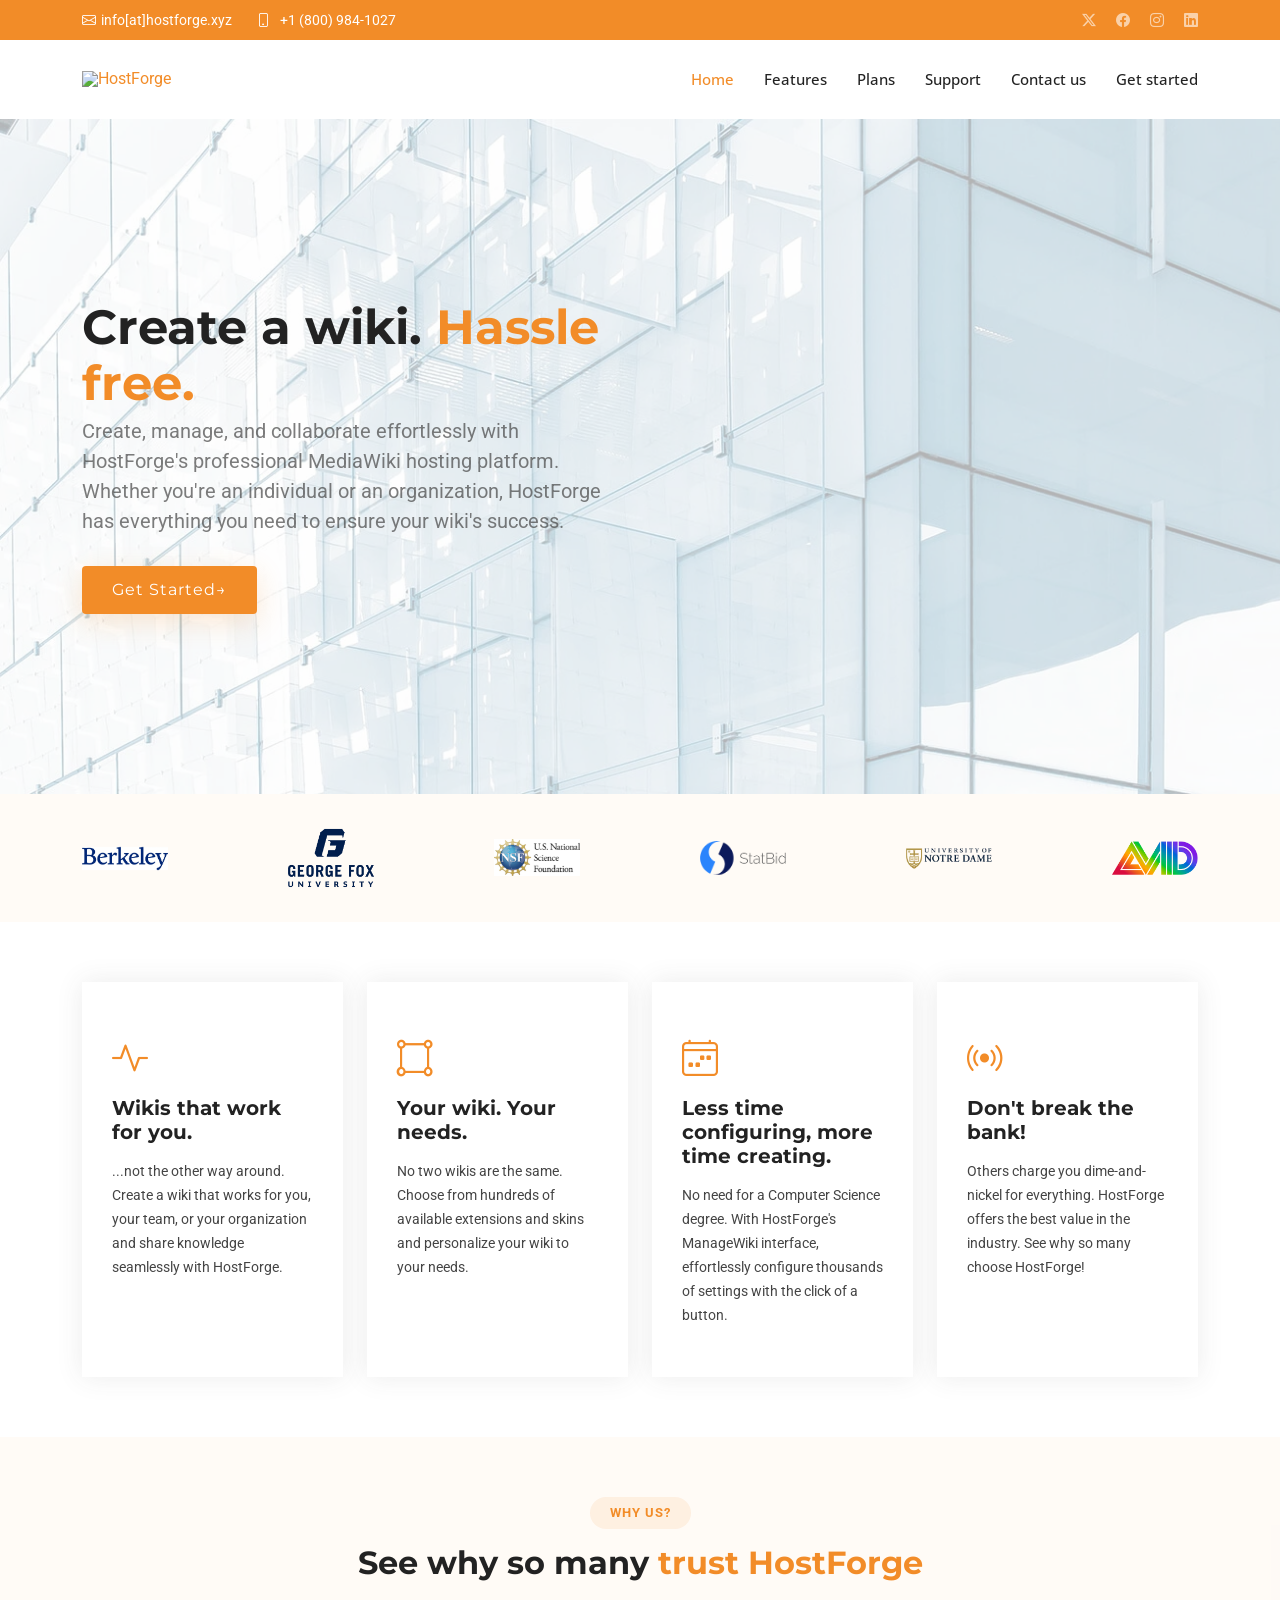
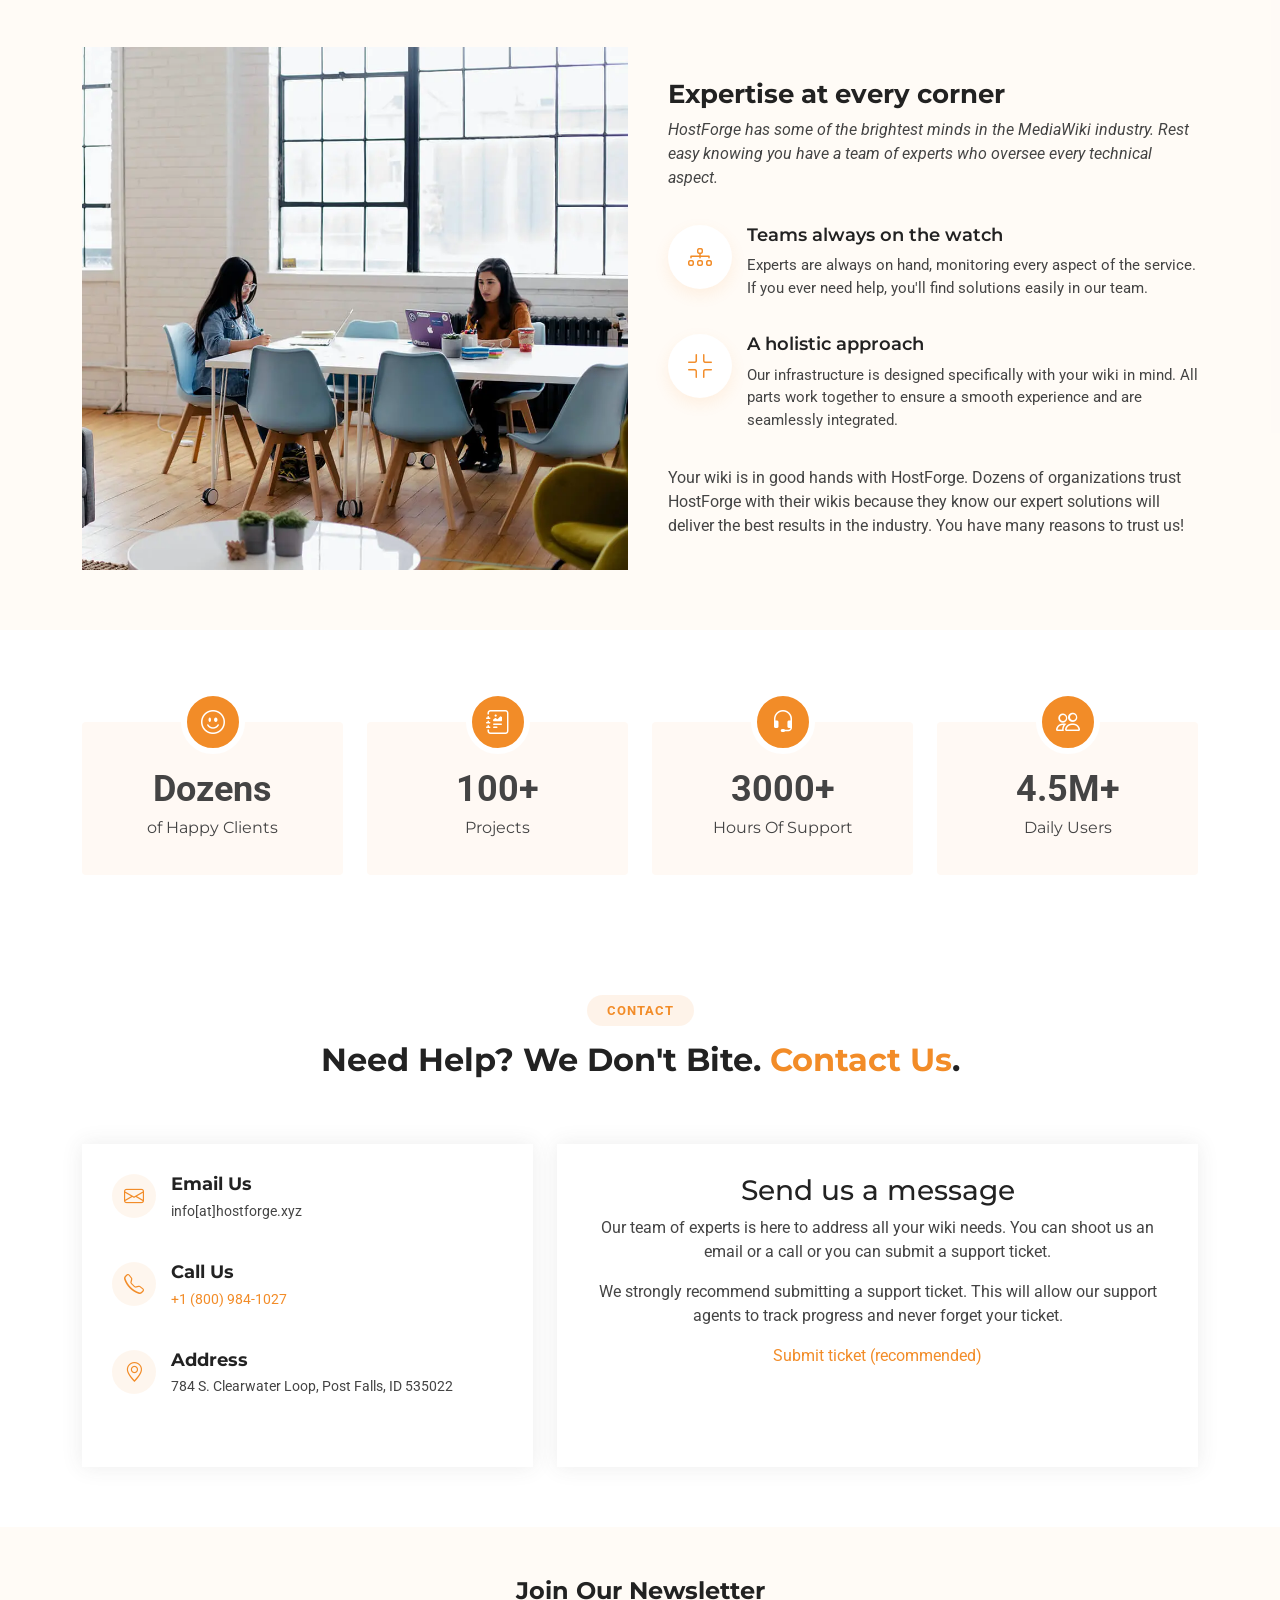
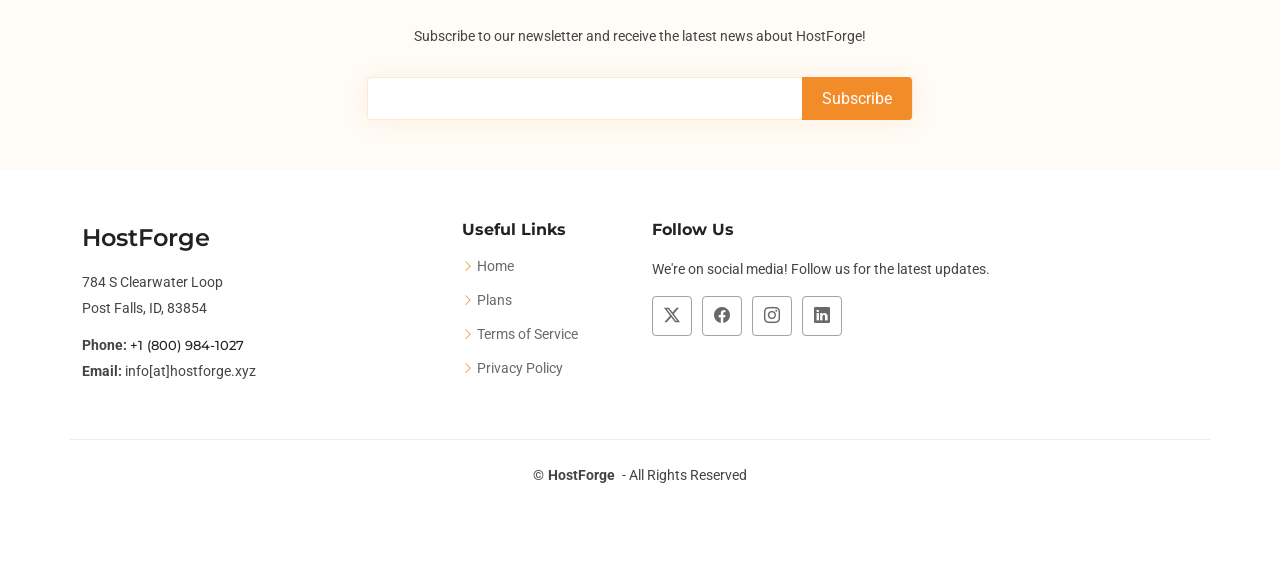
==== index.html @ 77bf43d5 "Initial commit" ====
<!DOCTYPE html>
<html lang="en">

<head>
  <meta charset="utf-8" />
  <title>HostForge - The Ultimate Premium Wiki Hosting Platform</title>
  <meta name="viewport" content="width=device-width, initial-scale=1" />
  <meta name="keywords" content="wiki, wikis, HostForge, wiki hosting, premium, knowledge-sharing, collaboration, platform, wiki farm, create, manage, ease, hosting, MediaWiki, customization, team collaboration, organization, sharing knowledge, features, intuitive interface, customize, managing, extensions, skins, personalized wiki, reliable hosting, hosting platform, wiki journey, pricing, features, unleash power, ultimate, premium wiki hosting, ultimate premium wiki hosting platform, join, path to knowledge, forge a path, personal projects, customize your wiki, unique needs, seamlessly, intuitive, interface, effortless management, hassle-free, tools, management, collaborating, content, hosting, streamline, team's full potential, unlock potential, streamline knowledge-sharing, info, contact, Facebook, Twitter, Mastodon, social media" />
  <meta name="description" content="Create, manage, and collaborate with ease on wikis, powered by HostForge – the ultimate wiki farm for all your knowledge-sharing needs. Try our premium wiki hosting today." />
  <meta name="twitter:description" content="Create, manage, and collaborate with ease on wikis, powered by HostForge – the ultimate wiki farm for all your knowledge-sharing needs. Try our premium wiki hosting today." />
  <meta property="og:description" content="Create, manage, and collaborate with ease on wikis, powered by HostForge – the ultimate wiki farm for all your knowledge-sharing needs. Try our premium wiki hosting today." />
  <meta property="og:type" content="website" />
  <meta property="og:title" content="HostForge - The Ultimate Premium Wiki Hosting Platform" />
  <meta property="og:site_name" content="HostForge" />
  <meta property="og:url" content="https://hostforge.xyz/" />
  <meta property="og:locale" content="en_US" />
  <meta name="twitter:card" content="summary" />
  <meta name="twitter:title" content="HostForge - The Ultimate Premium Wiki Hosting Platform" />
  <meta name="twitter:site" content="@HostForge" />
  <meta name="mobile-web-app-capable" content="yes" />
  <meta name="apple-mobile-web-app-capable" content="yes" />
  <meta name="application-name" content="HostForge" />
  <meta name="apple-mobile-web-app-title" content="HostForge" />
  <meta name="google-site-verification" content="zuCshxLAUZX0PrAhreXgT47Cil44JkugODX6rGU1Dq0" />
  <link rel="manifest" href="/manifest.json" />
  <link rel="license" href="https://creativecommons.org/licenses/by-sa/4.0/" />
  <link rel="canonical" href="https://hostforge.xyz" />
  <link rel="icon" type="image/x-icon" href="/favicon.ico" />
  <link rel="apple-touch-icon" href="/apple-touch-icon.png" />
  <script type="application/ld+json">[{"@context":"https:\/\/schema.org","@type":"WebPage","headline":"HostForge","url":"/","thumbnailUrl":"","dateCreated":"","creator":[],"keywords":[]}]</script>

  <!-- Fonts -->
  <link href="https://fonts.googleapis.com" rel="preconnect">
  <link href="https://fonts.gstatic.com" rel="preconnect" crossorigin>
  <link href="https://fonts.googleapis.com/css2?family=Roboto:ital,wght@0,100;0,300;0,400;0,500;0,700;0,900;1,100;1,300;1,400;1,500;1,700;1,900&family=Open+Sans:ital,wght@0,300;0,400;0,500;0,600;0,700;0,800;1,300;1,400;1,500;1,600;1,700;1,800&family=Montserrat:ital,wght@0,100;0,200;0,300;0,400;0,500;0,600;0,700;0,800;0,900;1,100;1,200;1,300;1,400;1,500;1,600;1,700;1,800;1,900&display=swap" rel="stylesheet">

  <!-- Vendor CSS Files -->
  <link href="https://cdn.jsdelivr.net/npm/bootstrap@5.3.3/dist/css/bootstrap.min.css" rel="stylesheet">
  <link href="https://cdn.jsdelivr.net/npm/bootstrap-icons@1.11.3/font/bootstrap-icons.css" rel="stylesheet">
  <link href="assets/vendor/glightbox/css/glightbox.min.css" rel="stylesheet">
  <link href="assets/vendor/swiper/swiper-bundle.min.css" rel="stylesheet">

  <!-- Main CSS File -->
  <link href="assets/css/main.css" rel="stylesheet">
</head>

<body class="index-page">

  <header id="header" class="header sticky-top">

    <div class="topbar d-flex align-items-center">
      <div class="container d-flex justify-content-center justify-content-md-between">
        <div class="contact-info d-flex align-items-center">
          <i class="bi bi-envelope d-flex align-items-center"><a href="mailto:info@hostforge.xyz">info[at]hostforge.xyz</a></i>
          <i class="bi bi-phone d-flex align-items-center ms-4"><a href="tel:8009841027"><span>+1 (800) 984-1027</span></a></i>
        </div>
        <div class="social-links d-none d-md-flex align-items-center">
          <a href="https://x.com/HostForge" class="twitter"><i class="bi bi-twitter-x"></i></a>
          <a href="https://facebook.com/HostForge" class="facebook"><i class="bi bi-facebook"></i></a>
          <a href="#" class="instagram"><i class="bi bi-instagram"></i></a>
          <a href="#" class="linkedin"><i class="bi bi-linkedin"></i></a>
        </div>
      </div>
    </div><!-- End Top Bar -->

    <div class="branding d-flex align-items-cente">

      <div class="container position-relative d-flex align-items-center justify-content-between">
        <a href="#" class="logo d-flex align-items-center">
          <img src="assets/img/HostForge_Wordmark.webp" alt="HostForge">
          <!-- <h1 class="sitename">HostForge</h1> -->
        </a>

        <nav id="navmenu" class="navmenu">
          <ul>
            <li><a href="#" class="active">Home</a></li>
            <li><a href="features.html">Features</a></li>
            <li><a href="plans.html">Plans</a></li>
            <li><a href="https://my.hostforge.xyz/contact.php">Support</a></li>
            <li><a href="https://my.hostforge.xyz/contact.php">Contact us</a></li>
            <!-- <li class="dropdown"><a href="#"><span>Dropdown</span> <i class="bi bi-chevron-down toggle-dropdown"></i></a>
              <ul>
                <li><a href="#">Dropdown 1</a></li>
                <li class="dropdown"><a href="#"><span>Deep Dropdown</span> <i class="bi bi-chevron-down toggle-dropdown"></i></a>
                  <ul>
                    <li><a href="#">Deep Dropdown 1</a></li>
                    <li><a href="#">Deep Dropdown 2</a></li>
                    <li><a href="#">Deep Dropdown 3</a></li>
                    <li><a href="#">Deep Dropdown 4</a></li>
                    <li><a href="#">Deep Dropdown 5</a></li>
                  </ul>
                </li>
                <li><a href="#">Dropdown 2</a></li>
                <li><a href="#">Dropdown 3</a></li>
                <li><a href="#">Dropdown 4</a></li>
              </ul>
            </li> -->
            <li><a href="plans.html">Get started</a></li>
          </ul>
          <i class="mobile-nav-toggle d-xl-none bi bi-list"></i>
        </nav>

      </div>

    </div>

  </header>

  <main class="main">

    <!-- Hero Section -->
    <section id="hero" class="hero section">

      <div class="container">
        <div class="row gy-4">
          <div class="col-lg-6 order-2 order-lg-1 d-flex flex-column justify-content-center" data-aos="zoom-out">
            <h1>Create a wiki. <span>Hassle free.</span></h1>
            <p>Create, manage, and collaborate effortlessly with HostForge's professional MediaWiki hosting platform. Whether you're an individual or an organization, HostForge has everything you need to ensure your wiki's success.</p>
            <div class="d-flex">
              <a href="plans.html" class="btn-get-started">Get Started&rarr;</a>
            </div>
          </div>
        </div>
      </div>

    </section><!-- /Hero Section -->

    <!-- Clients Section -->
    <section id="clients" class="clients section">

      <div class="container">

        <div class="swiper">
          <script type="application/json" class="swiper-config">
            {
              "loop": true,
              "speed": 600,
              "autoplay": {
                "delay": 5000
              },
              "slidesPerView": "auto",
              "pagination": {
                "el": ".swiper-pagination",
                "type": "bullets",
                "clickable": true
              },
              "breakpoints": {
                "320": {
                  "slidesPerView": 2,
                  "spaceBetween": 40
                },
                "480": {
                  "slidesPerView": 3,
                  "spaceBetween": 60
                },
                "640": {
                  "slidesPerView": 4,
                  "spaceBetween": 80
                },
                "992": {
                  "slidesPerView": 6,
                  "spaceBetween": 120
                }
              }
            }
          </script>
          <div class="swiper-wrapper align-items-center">
            <div class="swiper-slide"><a href="https://www.berkeley.edu"><img src="assets/img/clients/client-1.webp" class="img-fluid" alt="University of California, Berkeley"></a></div>
            <div class="swiper-slide"><a href="https://www.georgefox.edu"><img src="assets/img/clients/client-2.webp" class="img-fluid" alt="George Fox University"></a></div>
            <div class="swiper-slide"><a href="https://www.nsf.gov"><img src="assets/img/clients/client-3.webp" class="img-fluid" alt="U.S. National Science Foundation"></a></div>
            <div class="swiper-slide"><a href="https://www.statbid.com"><img src="assets/img/clients/client-4.webp" class="img-fluid" alt="Statbid"></div>
            <div class="swiper-slide"><a href="https://www.nd.edu"><img src="assets/img/clients/client-5.webp" class="img-fluid" alt="University of Notre Dame"></a></div>
            <div class="swiper-slide"><a href="https://www.avid.wiki"><img src="assets/img/clients/client-6.webp" class="img-fluid" alt="Audiovisual Identity Database"></a></div>
          </div>
        </div>

      </div>

    </section><!-- /Clients Section -->

    <!-- Featured Services Section -->
    <section id="featured-services" class="featured-services section">

      <div class="container">

        <div class="row gy-4">

          <div class="col-xl-3 col-md-6 d-flex" >
            <div class="service-item position-relative">
              <div class="icon"><i class="bi bi-activity icon"></i></div>
              <h4><a href="" class="stretched-link">Wikis that work for you.</a></h4>
              <p>...not the other way around. Create a wiki that works for you, your team, or your organization and share knowledge seamlessly with HostForge.</p>
            </div>
          </div><!-- End Service Item -->

          <div class="col-xl-3 col-md-6 d-flex"" data-aos-delay="200">
            <div class="service-item position-relative">
              <div class="icon"><i class="bi bi-bounding-box-circles icon"></i></div>
              <h4><a href="" class="stretched-link">Your wiki. Your needs.</a></h4>
              <p>No two wikis are the same. Choose from hundreds of available extensions and skins and personalize your wiki to your needs.</p>
            </div>
          </div><!-- End Service Item -->

          <div class="col-xl-3 col-md-6 d-flex"" data-aos-delay="300">
            <div class="service-item position-relative">
              <div class="icon"><i class="bi bi-calendar4-week icon"></i></div>
              <h4><a href="" class="stretched-link">Less time configuring, more time creating.</a></h4>
              <p>No need for a Computer Science degree. With HostForge's ManageWiki interface, effortlessly configure thousands of settings with the click of a button.</p>
            </div>
          </div><!-- End Service Item -->

          <div class="col-xl-3 col-md-6 d-flex"" data-aos-delay="400">
            <div class="service-item position-relative">
              <div class="icon"><i class="bi bi-broadcast icon"></i></div>
              <h4><a href="" class="stretched-link">Don't break the bank!</a></h4>
              <p>Others charge you dime-and-nickel for everything. HostForge offers the best value in the industry. See why so many choose HostForge!</p>
            </div>
          </div><!-- End Service Item -->

        </div>

      </div>

    </section><!-- /Featured Services Section -->

    <!-- About Section -->
    <section id="about" class="about section">

      <!-- Section Title -->
      <div class="container section-title"">
        <h2>Why us?</h2>
        <p><span>See why so many</span> <span class="description-title">trust HostForge</span></p>
      </div><!-- End Section Title -->

      <div class="container">

        <div class="row gy-3">

          <div class="col-lg-6" >
            <img src="assets/img/about.webp" alt="" class="img-fluid">
          </div>

          <div class="col-lg-6 d-flex flex-column justify-content-center"" data-aos-delay="200">
            <div class="about-content ps-0 ps-lg-3">
              <h3>Expertise at every corner</h3>
              <p class="fst-italic">
                HostForge has some of the brightest minds in the MediaWiki industry. Rest easy knowing you have a team of experts who oversee every technical aspect.
              </p>
              <ul>
                <li>
                  <i class="bi bi-diagram-3"></i>
                  <div>
                    <h4>Teams always on the watch</h4>
                    <p>Experts are always on hand, monitoring every aspect of the service. If you ever need help, you'll find solutions easily in our team.</p>
                  </div>
                </li>
                <li>
                  <i class="bi bi-fullscreen-exit"></i>
                  <div>
                    <h4>A holistic approach</h4>
                    <p>Our infrastructure is designed specifically with your wiki in mind. All parts work together to ensure a smooth experience and are seamlessly integrated.</p>
                  </div>
                </li>
              </ul>
              <p>
                Your wiki is in good hands with HostForge. Dozens of organizations trust HostForge with their wikis because they know our expert solutions will deliver
                the best results in the industry. You have many reasons to trust us!
              </p>
            </div>

          </div>
        </div>

      </div>

    </section><!-- /About Section -->

    <!-- Stats Section -->
    <section id="stats" class="stats section">

      <div class="container" >

        <div class="row gy-4">

          <div class="col-lg-3 col-md-6 d-flex flex-column align-items-center">
            <i class="bi bi-emoji-smile"></i>
            <div class="stats-item">
              <span>Dozens</span>
              <p>of Happy Clients</p>
            </div>
          </div><!-- End Stats Item -->

          <div class="col-lg-3 col-md-6 d-flex flex-column align-items-center">
            <i class="bi bi-journal-richtext"></i>
            <div class="stats-item">
              <span>100+</span>
              <p>Projects</p>
            </div>
          </div><!-- End Stats Item -->

          <div class="col-lg-3 col-md-6 d-flex flex-column align-items-center">
            <i class="bi bi-headset"></i>
            <div class="stats-item">
              <span>3000+</span>
              <p>Hours Of Support</p>
            </div>
          </div><!-- End Stats Item -->

          <div class="col-lg-3 col-md-6 d-flex flex-column align-items-center">
            <i class="bi bi-people"></i>
            <div class="stats-item">
              <span>4.5M+</span>
              <p>Daily Users</p>
            </div>
          </div><!-- End Stats Item -->

        </div>

      </div>

    </section><!-- /Stats Section -->

    <!-- Contact Section -->
    <section id="contact" class="contact section">

      <!-- Section Title -->
      <div class="container section-title"">
        <h2>Contact</h2>
        <p><span>Need Help? We Don't Bite. </span> <span class="description-title">Contact Us</span>.</p>
      </div><!-- End Section Title -->

      <div class="container" >

        <div class="row gy-4">

          <div class="col-lg-5">

            <div class="info-wrap">
              <div class="info-item d-flex"" data-aos-delay="400">
                <i class="bi bi-envelope flex-shrink-0"></i>
                <div>
                  <h3>Email Us</h3>
                  <p>info[at]hostforge.xyz</p>
                </div>
              </div><!-- End Info Item -->

              <div class="info-item d-flex"" data-aos-delay="300">
                <i class="bi bi-telephone flex-shrink-0"></i>
                <div>
                  <h3>Call Us</h3>
                  <a href="tel:8009841027"><p>+1 (800) 984-1027</p></a>
                </div>
              </div><!-- End Info Item -->

              <div class="info-item d-flex"" data-aos-delay="200">
                <i class="bi bi-geo-alt flex-shrink-0"></i>
                <div>
                  <h3>Address</h3>
                  <p>784 S. Clearwater Loop, Post Falls, ID 535022</p>
                </div>
              </div><!-- End Info Item -->
            </div>
          </div>

          <div class="col-lg-7">
            <form class="php-email-form"" data-aos-delay="200">
              <div class="row gy-4">

                <div class="col-md-12 text-center">
                  <h3>Send us a message</h3>
                  <p>Our team of experts is here to address all your wiki needs. You can shoot us an email or a call or you can submit a support ticket.</p>
                  <p>We strongly recommend submitting a support ticket. This will allow our support agents to track progress and never forget your ticket.</p>
                  <a href="https://my.hostforge.xyz/contact.php" class="get-started">Submit ticket (recommended)</a>
                </div>

              </div>
            </form>
          </div><!-- End Contact Form -->

        </div>

      </div>

    </section><!-- /Contact Section -->

  </main>

  <footer id="footer" class="footer">

    <div class="footer-newsletter">
      <div class="container">
        <div class="row justify-content-center text-center">
          <div class="col-lg-6">
            <h4>Join Our Newsletter</h4>
            <p>Subscribe to our newsletter and receive the latest news about HostForge!</p>
            <form action="forms/newsletter.php" method="post" class="php-email-form">
              <div class="newsletter-form"><input type="email" name="email"><input type="submit" value="Subscribe"></div>
              <div class="loading">Loading</div>
              <div class="error-message"></div>
              <div class="sent-message">Your subscription request has been sent. Thank you!</div>
            </form>
          </div>
        </div>
      </div>
    </div>

    <div class="container footer-top">
      <div class="row gy-4">
        <div class="col-lg-4 col-md-6 footer-about">
          <a href="#" class="d-flex align-items-center">
            <span class="sitename">HostForge</span>
          </a>
          <div class="footer-contact pt-3">
            <p>784 S Clearwater Loop</p>
            <p>Post Falls, ID, 83854</p>
            <p class="mt-3"><strong>Phone:</strong> <a href="tel:8009841027" style="font-size: 13px !important; font-weight: 500 !important;">+1 (800) 984-1027</a></p>
            <p><strong>Email:</strong> <span>info[at]hostforge.xyz</span></p>
          </div>
        </div>

        <div class="col-lg-2 col-md-3 footer-links">
          <h4>Useful Links</h4>
          <ul>
            <li><i class="bi bi-chevron-right"></i> <a href="#">Home</a></li>
            <li><i class="bi bi-chevron-right"></i> <a href="plans.html">Plans</a></li>
            <li><i class="bi bi-chevron-right"></i> <a href="tos.html">Terms of Service</a></li>
            <li><i class="bi bi-chevron-right"></i> <a href="privacy.html">Privacy Policy</a></li>
          </ul>
        </div>

        <!--<div class="col-lg-2 col-md-3 footer-links">
          <h4>Our Services</h4>
          <ul>
            <li><i class="bi bi-chevron-right"></i> <a href="#">1</a></li>
            <li><i class="bi bi-chevron-right"></i> <a href="#">2</a></li>
            <li><i class="bi bi-chevron-right"></i> <a href="#">3</a></li>
            <li><i class="bi bi-chevron-right"></i> <a href="#">4</a></li>
          </ul>
        </div>-->

        <div class="col-lg-4 col-md-12">
          <h4>Follow Us</h4>
          <p>We're on social media! Follow us for the latest updates.</p>
          <div class="social-links d-flex">
            <a href="https://x.com/HostForge"><i class="bi bi-twitter-x"></i></a>
            <a href="https://facebook.com/HostForge"><i class="bi bi-facebook"></i></a>
            <a href=""><i class="bi bi-instagram"></i></a>
            <a href=""><i class="bi bi-linkedin"></i></a>
          </div>
        </div>

      </div>
    </div>

    <div class="container copyright text-center mt-4">
      <p>©<strong class="px-1 sitename">HostForge</strong> - <span>All Rights Reserved</span></p>
    </div>

  </footer>

  <!-- Scroll Top -->
  <a href="#" id="scroll-top" class="scroll-top d-flex align-items-center justify-content-center"><i class="bi bi-arrow-up-short"></i></a>

  <!-- Vendor JS Files -->
  <script src="assets/vendor/bootstrap/js/bootstrap.bundle.min.js"></script>
  <script src="assets/vendor/waypoints/noframework.waypoints.js"></script>
  <script src="assets/vendor/glightbox/js/glightbox.min.js"></script>
  <script src="assets/vendor/swiper/swiper-bundle.min.js"></script>
  <script src="assets/vendor/imagesloaded/imagesloaded.pkgd.min.js"></script>
  <script src="assets/vendor/isotope-layout/isotope.pkgd.min.js"></script>
  <script src="assets/vendor/aos/aos.js"></script>
  <script src="assets/vendor/purecounter/purecounter_vanilla.js"></script>

  <!-- Main JS File -->
  <script src="assets/js/main.js"></script>

</body>

</html>
---- assets/css/main.css ----
/**
* Template Name: BizLand
* Template URL: https://bootstrapmade.com/bizland-bootstrap-business-template/
* Updated: Jun 02 2024 with Bootstrap v5.3.3
* Author: BootstrapMade.com
* License: https://bootstrapmade.com/license/
*/

/*--------------------------------------------------------------
# Font & Color Variables
# Help: https://bootstrapmade.com/color-system/
--------------------------------------------------------------*/
/* Fonts */
:root {
  --default-font: "Roboto", system-ui, -apple-system, "Segoe UI", Roboto, "Helvetica Neue", Arial, "Noto Sans", "Liberation Sans", sans-serif, "Apple Color Emoji", "Segoe UI Emoji", "Segoe UI Symbol", "Noto Color Emoji";
  --heading-font: "Montserrat", sans-serif;
  --nav-font: "Open Sans", sans-serif;
}

/* Global Colors */
:root {
  /* Background Color - This color is applied to the background of the entire website as well as individual sections. */
  --background-color: #ffffff;

  /* Default Color - This is the default color used for the majority of the text content. */
  --default-color: #444444;

  /* Heading Color - This color is used for titles, headings and secondary elements. */
  --heading-color: #222222;

  /* Accent Color - This is the main accent color that represents your brand on the website. It's used for buttons, links, and other elements that need to stand out. */
  --accent-color: #F28C28;

  /* Contrast Color - This is a color used for text when the background color is one of the heading, accent, or default colors. Its purpose is to ensure proper contrast and readability when placed over these more dominant colors. */
  --contrast-color: #ffffff;
}

/* Nav Menu Colors */
:root {
  /* Nav Color - This is the default color of the main navmenu links. */
  --nav-color: #222222;

  /* Nav Hover Color - This color is applied to main navmenu links when they are hovered over. */
  --nav-hover-color: #F28C28;

  /* Nav Dropdown Background Color - This color is used as the background for dropdown boxes that appear when hovering over primary navigation items. */
  --nav-dropdown-background-color: #ffffff;

  /* Nav Dropdown Color - This color is used for navigation links of the dropdown items in the navigation menu. */
  --nav-dropdown-color: #222222;

  /* Nav Dropdown Hover Color - Similar to --nav-hover-color, this color is applied to dropdown navigation links when they are hovered over. */
  --nav-dropdown-hover-color: #F28C28;
}

/* Smooth scroll */
:root {
  scroll-behavior: smooth;
}

/*--------------------------------------------------------------
# General
--------------------------------------------------------------*/
body {
  color: var(--default-color);
  background-color: var(--background-color);
  font-family: var(--default-font);
}

a {
  color: var(--accent-color);
  text-decoration: none;
  transition: 0.3s;
}

a:hover {
  color: color-mix(in srgb, var(--accent-color), transparent 25%);
  text-decoration: none;
}

h1,
h2,
h3,
h4,
h5,
h6 {
  color: var(--heading-color);
  font-family: var(--heading-font);
}

/*--------------------------------------------------------------
# Global Header
--------------------------------------------------------------*/
.header {
  color: var(--default-color);
  transition: all 0.5s;
  z-index: 997;
  background-color: var(--background-color);
}

.header .topbar {
  background-color: var(--accent-color);
  height: 40px;
  padding: 0;
  font-size: 14px;
  transition: all 0.5s;
}

.header .topbar .contact-info i {
  font-style: normal;
  color: var(--contrast-color);
}

.header .topbar .contact-info i a,
.header .topbar .contact-info i span {
  padding-left: 5px;
  color: var(--contrast-color);
}

@media (max-width: 575px) {

  .header .topbar .contact-info i a,
  .header .topbar .contact-info i span {
    font-size: 13px;
  }
}

.header .topbar .contact-info i a {
  line-height: 0;
  transition: 0.3s;
}

.header .topbar .contact-info i a:hover {
  color: var(--contrast-color);
  text-decoration: underline;
}

.header .topbar .social-links a {
  color: color-mix(in srgb, var(--contrast-color), transparent 40%);
  line-height: 0;
  transition: 0.3s;
  margin-left: 20px;
}

.header .topbar .social-links a:hover {
  color: var(--contrast-color);
}

.header .branding {
  min-height: 60px;
  padding: 10px 0;
}

.header .logo {
  line-height: 1;
}

.header .logo img {
  max-height: 45px;
  margin-right: 8px;
}

.header .logo h1 {
  font-size: 30px;
  margin: 0;
  font-weight: 600;
  color: var(--heading-color);
}

.header .logo span {
  color: var(--accent-color);
  font-size: 30px;
  font-weight: 700;
}

.scrolled .header {
  box-shadow: 0px 0 18px color-mix(in srgb, var(--default-color), transparent 85%);
}

/*--------------------------------------------------------------
# Navigation Menu
--------------------------------------------------------------*/
/* Navmenu - Desktop */
@media (min-width: 1200px) {
  .navmenu {
    padding: 0;
  }

  .navmenu ul {
    margin: 0;
    padding: 0;
    display: flex;
    list-style: none;
    align-items: center;
  }

  .navmenu li {
    position: relative;
  }

  .navmenu a,
  .navmenu a:focus {
    color: var(--nav-color);
    padding: 18px 15px;
    font-size: 15px;
    font-family: var(--nav-font);
    font-weight: 500;
    display: flex;
    align-items: center;
    justify-content: space-between;
    white-space: nowrap;
    transition: 0.3s;
  }

  .navmenu a i,
  .navmenu a:focus i {
    font-size: 12px;
    line-height: 0;
    margin-left: 5px;
    transition: 0.3s;
  }

  .navmenu li:last-child a {
    padding-right: 0;
  }

  .navmenu li:hover>a,
  .navmenu .active,
  .navmenu .active:focus {
    color: var(--nav-hover-color);
  }

  .navmenu .dropdown ul {
    margin: 0;
    padding: 10px 0;
    background: var(--nav-dropdown-background-color);
    display: block;
    position: absolute;
    visibility: hidden;
    left: 14px;
    top: 130%;
    opacity: 0;
    transition: 0.3s;
    border-radius: 4px;
    z-index: 99;
    box-shadow: 0px 0px 30px color-mix(in srgb, var(--default-color), transparent 85%);
  }

  .navmenu .dropdown ul li {
    min-width: 200px;
  }

  .navmenu .dropdown ul a {
    padding: 10px 20px;
    font-size: 15px;
    text-transform: none;
    color: var(--nav-dropdown-color);
  }

  .navmenu .dropdown ul a i {
    font-size: 12px;
  }

  .navmenu .dropdown ul a:hover,
  .navmenu .dropdown ul .active:hover,
  .navmenu .dropdown ul li:hover>a {
    color: var(--nav-dropdown-hover-color);
  }

  .navmenu .dropdown:hover>ul {
    opacity: 1;
    top: 100%;
    visibility: visible;
  }

  .navmenu .dropdown .dropdown ul {
    top: 0;
    left: -90%;
    visibility: hidden;
  }

  .navmenu .dropdown .dropdown:hover>ul {
    opacity: 1;
    top: 0;
    left: -100%;
    visibility: visible;
  }
}

/* Navmenu - Mobile */
@media (max-width: 1199px) {
  .mobile-nav-toggle {
    color: var(--nav-color);
    font-size: 28px;
    line-height: 0;
    margin-right: 10px;
    cursor: pointer;
    transition: color 0.3s;
  }

  .navmenu {
    padding: 0;
    z-index: 9997;
  }

  .navmenu ul {
    display: none;
    position: absolute;
    inset: 60px 20px 20px 20px;
    padding: 10px 0;
    margin: 0;
    border-radius: 6px;
    background-color: var(--nav-dropdown-background-color);
    overflow-y: auto;
    transition: 0.3s;
    z-index: 9998;
    box-shadow: 0px 0px 30px color-mix(in srgb, var(--default-color), transparent 90%);
  }

  .navmenu a,
  .navmenu a:focus {
    color: var(--nav-dropdown-color);
    padding: 10px 20px;
    font-family: var(--nav-font);
    font-size: 17px;
    font-weight: 500;
    display: flex;
    align-items: center;
    justify-content: space-between;
    white-space: nowrap;
    transition: 0.3s;
  }

  .navmenu a i,
  .navmenu a:focus i {
    font-size: 12px;
    line-height: 0;
    margin-left: 5px;
    width: 30px;
    height: 30px;
    display: flex;
    align-items: center;
    justify-content: center;
    border-radius: 50%;
    transition: 0.3s;
    background-color: color-mix(in srgb, var(--accent-color), transparent 90%);
  }

  .navmenu a i:hover,
  .navmenu a:focus i:hover {
    background-color: var(--accent-color);
    color: var(--contrast-color);
  }

  .navmenu a:hover,
  .navmenu .active,
  .navmenu .active:focus {
    color: var(--nav-dropdown-hover-color);
  }

  .navmenu .active i,
  .navmenu .active:focus i {
    background-color: var(--accent-color);
    color: var(--contrast-color);
    transform: rotate(180deg);
  }

  .navmenu .dropdown ul {
    position: static;
    display: none;
    z-index: 99;
    padding: 10px 0;
    margin: 10px 20px;
    background-color: var(--nav-dropdown-background-color);
    border: 1px solid color-mix(in srgb, var(--default-color), transparent 90%);
    box-shadow: none;
    transition: all 0.5s ease-in-out;
  }

  .navmenu .dropdown ul ul {
    background-color: rgba(33, 37, 41, 0.1);
  }

  .navmenu .dropdown>.dropdown-active {
    display: block;
    background-color: rgba(33, 37, 41, 0.03);
  }

  .mobile-nav-active {
    overflow: hidden;
  }

  .mobile-nav-active .mobile-nav-toggle {
    color: #fff;
    position: absolute;
    font-size: 32px;
    top: 15px;
    right: 15px;
    margin-right: 0;
    z-index: 9999;
  }

  .mobile-nav-active .navmenu {
    position: fixed;
    overflow: hidden;
    inset: 0;
    background: rgba(33, 37, 41, 0.8);
    transition: 0.3s;
  }

  .mobile-nav-active .navmenu>ul {
    display: block;
  }
}

/*--------------------------------------------------------------
# Global Footer
--------------------------------------------------------------*/
.footer {
  color: var(--default-color);
  background-color: var(--background-color);
  font-size: 14px;
  padding-bottom: 50px;
  position: relative;
}

.footer .footer-newsletter {
  background-color: color-mix(in srgb, var(--accent-color), transparent 96%);
  padding: 50px 0;
}

.footer .footer-newsletter h4 {
  font-size: 24px;
}

.footer .footer-newsletter .newsletter-form {
  margin-top: 30px;
  padding: 6px 8px;
  position: relative;
  background-color: var(--contrast-color);
  border: 1px solid color-mix(in srgb, var(--accent-color), transparent 80%);
  box-shadow: 0px 2px 25px color-mix(in srgb, var(--accent-color), transparent 90%);
  display: flex;
  transition: 0.3s;
  border-radius: 4px;
}

.footer .footer-newsletter .newsletter-form:focus-within {
  border-color: var(--accent-color);
}

.footer .footer-newsletter .newsletter-form input[type=email] {
  border: 0;
  padding: 4px;
  width: 100%;
  background-color: var(--contrast-color);
  color: var(--default-color);
}

.footer .footer-newsletter .newsletter-form input[type=email]:focus-visible {
  outline: none;
}

.footer .footer-newsletter .newsletter-form input[type=submit] {
  border: 0;
  font-size: 16px;
  padding: 0 20px;
  margin: -7px -8px -7px 0;
  background: var(--accent-color);
  color: var(--contrast-color);
  transition: 0.3s;
  border-radius: 0 4px 4px 0;
}

.footer .footer-newsletter .newsletter-form input[type=submit]:hover {
  background: color-mix(in srgb, var(--accent-color), transparent 20%);
}

.footer .footer-newsletter .error-message {
  display: none;
  background: #df1529;
  color: #ffffff;
  text-align: left;
  padding: 15px;
  margin-top: 10px;
  font-weight: 600;
  border-radius: 4px;
}

.footer .footer-newsletter .sent-message {
  display: none;
  color: #ffffff;
  background: #059652;
  text-align: center;
  padding: 15px;
  margin-top: 10px;
  font-weight: 600;
  border-radius: 4px;
}

.footer .footer-newsletter .loading {
  display: none;
  background: var(--background-color);
  text-align: center;
  padding: 15px;
  margin-top: 10px;
}

.footer .footer-newsletter .loading:before {
  content: "";
  display: inline-block;
  border-radius: 50%;
  width: 24px;
  height: 24px;
  margin: 0 10px -6px 0;
  border: 3px solid var(--accent-color);
  border-top-color: var(--background-color);
  animation: subscription-loading 1s linear infinite;
}

@keyframes subscription-loading {
  0% {
    transform: rotate(0deg);
  }

  100% {
    transform: rotate(360deg);
  }
}

.footer .footer-top {
  padding-top: 50px;
}

.footer .social-links a {
  display: flex;
  align-items: center;
  justify-content: center;
  width: 40px;
  height: 40px;
  border-radius: 4px;
  border: 1px solid color-mix(in srgb, var(--default-color), transparent 50%);
  font-size: 16px;
  color: color-mix(in srgb, var(--default-color), transparent 20%);
  margin-right: 10px;
  transition: 0.3s;
}

.footer .social-links a:hover {
  color: var(--accent-color);
  border-color: var(--accent-color);
}

.footer h4 {
  font-size: 16px;
  font-weight: bold;
  position: relative;
  padding-bottom: 12px;
}

.footer .footer-links {
  margin-bottom: 30px;
}

.footer .footer-links ul {
  list-style: none;
  padding: 0;
  margin: 0;
}

.footer .footer-links ul i {
  margin-right: 3px;
  font-size: 12px;
  line-height: 0;
  color: var(--accent-color);
}

.footer .footer-links ul li {
  padding: 10px 0;
  display: flex;
  align-items: center;
}

.footer .footer-links ul li:first-child {
  padding-top: 0;
}

.footer .footer-links ul a {
  display: inline-block;
  color: color-mix(in srgb, var(--default-color), transparent 20%);
  line-height: 1;
}

.footer .footer-links ul a:hover {
  color: var(--accent-color);
}

.footer .footer-about a {
  color: var(--heading-color);
  font-size: 24px;
  font-weight: 600;
  font-family: var(--heading-font);
}

.footer .footer-contact p {
  margin-bottom: 5px;
}

.footer .copyright {
  padding-top: 25px;
  padding-bottom: 25px;
  border-top: 1px solid color-mix(in srgb, var(--default-color), transparent 90%);
}

.footer .copyright p {
  margin-bottom: 0;
}

.footer .credits {
  margin-top: 6px;
  font-size: 13px;
}

/*--------------------------------------------------------------
# Preloader
--------------------------------------------------------------*/
#preloader {
  position: fixed;
  inset: 0;
  z-index: 9999;
  overflow: hidden;
  background-color: var(--background-color);
  transition: all 0.6s ease-out;
  width: 100%;
  height: 100vh;
  display: flex;
  align-items: center;
  justify-content: center;
}

#preloader div {
  width: 13px;
  height: 13px;
  background-color: var(--accent-color);
  border-radius: 50%;
  animation-timing-function: cubic-bezier(0, 1, 1, 0);
  position: absolute;
  left: 50%;
}

#preloader div:nth-child(1) {
  left: calc(50% + 8px);
  animation: animate-preloader-1 0.6s infinite;
}

#preloader div:nth-child(2) {
  left: calc(50% + 8px);
  animation: animate-preloader-2 0.6s infinite;
}

#preloader div:nth-child(3) {
  left: calc(50% + 32px);
  animation: animate-preloader-2 0.6s infinite;
}

#preloader div:nth-child(4) {
  left: calc(50% + 56px);
  animation: animate-preloader-3 0.6s infinite;
}

@keyframes animate-preloader-1 {
  0% {
    transform: scale(0);
  }

  100% {
    transform: scale(1);
  }
}

@keyframes animate-preloader-3 {
  0% {
    transform: scale(1);
  }

  100% {
    transform: scale(0);
  }
}

@keyframes animate-preloader-2 {
  0% {
    transform: translate(0, 0);
  }

  100% {
    transform: translate(24px, 0);
  }
}

/*--------------------------------------------------------------
# Scroll Top Button
--------------------------------------------------------------*/
.scroll-top {
  position: fixed;
  visibility: hidden;
  opacity: 0;
  right: 15px;
  bottom: 15px;
  z-index: 99999;
  background-color: var(--accent-color);
  width: 40px;
  height: 40px;
  border-radius: 4px;
  transition: all 0.4s;
}

.scroll-top i {
  font-size: 24px;
  color: var(--contrast-color);
  line-height: 0;
}

.scroll-top:hover {
  background-color: color-mix(in srgb, var(--accent-color), transparent 20%);
  color: var(--contrast-color);
}

.scroll-top.active {
  visibility: visible;
  opacity: 1;
}

/*--------------------------------------------------------------
# Disable aos animation delay on mobile devices
--------------------------------------------------------------*/
@media screen and (max-width: 768px) {
  [data-aos-delay] {
    transition-delay: 0 !important;
  }
}

/*--------------------------------------------------------------
# Global Page Titles & Breadcrumbs
--------------------------------------------------------------*/
.page-title {
  --background-color: color-mix(in srgb, var(--default-color), transparent 96%);
  color: var(--default-color);
  background-color: var(--background-color);
  padding: 25px 0;
  position: relative;
}

.page-title h1 {
  font-size: 24px;
  font-weight: 600;
}

.page-title .breadcrumbs ol {
  display: flex;
  flex-wrap: wrap;
  list-style: none;
  padding: 0;
  margin: 0;
  font-size: 14px;
  font-weight: 400;
}

.page-title .breadcrumbs ol li+li {
  padding-left: 10px;
}

.page-title .breadcrumbs ol li+li::before {
  content: "/";
  display: inline-block;
  padding-right: 10px;
  color: color-mix(in srgb, var(--default-color), transparent 70%);
}

/*--------------------------------------------------------------
# Global Sections
--------------------------------------------------------------*/
section,
.section {
  color: var(--default-color);
  background-color: var(--background-color);
  padding: 60px 0;
  scroll-margin-top: 118px;
  overflow: clip;
}

@media (max-width: 1199px) {

  section,
  .section {
    scroll-margin-top: 100px;
  }
}

/*--------------------------------------------------------------
# Global Section Titles
--------------------------------------------------------------*/
.section-title {
  text-align: center;
  padding-bottom: 60px;
  position: relative;
}

.section-title h2 {
  font-size: 13px;
  letter-spacing: 1px;
  font-weight: 700;
  padding: 8px 20px;
  margin: 0;
  background: color-mix(in srgb, var(--accent-color), transparent 90%);
  color: var(--accent-color);
  display: inline-block;
  text-transform: uppercase;
  border-radius: 50px;
  font-family: var(--default-font);
}

.section-title p {
  color: var(--heading-color);
  margin: 10px 0 0 0;
  font-size: 32px;
  font-weight: 700;
  font-family: var(--heading-font);
}

.section-title p .description-title {
  color: var(--accent-color);
}

/*--------------------------------------------------------------
# Hero Section
--------------------------------------------------------------*/
.hero {
  width: 100%;
  min-height: 75vh;
  position: relative;
  padding: 60px 0;
  display: flex;
  align-items: center;
  background: url("../img/hero-bg.webp") top left;
  background-size: cover;
}

.hero:before {
  content: "";
  background: color-mix(in srgb, var(--contrast-color), transparent 30%);
  position: absolute;
  bottom: 0;
  top: 0;
  left: 0;
  right: 0;
}

.hero .container {
  position: relative;
}

.hero h1 {
  margin: 0;
  font-size: 48px;
  font-weight: 700;
  line-height: 56px;
}

.hero h1 span {
  color: var(--accent-color);
}

.hero p {
  color: color-mix(in srgb, var(--default-color), transparent 30%);
  margin: 5px 0 30px 0;
  font-size: 20px;
  font-weight: 400;
}

.hero .btn-get-started {
  color: var(--contrast-color);
  background: var(--accent-color);
  font-family: var(--heading-font);
  font-weight: 400;
  font-size: 16px;
  letter-spacing: 1px;
  display: inline-block;
  padding: 12px 30px;
  border-radius: 4px;
  transition: 0.5s;
  box-shadow: 0 8px 28px color-mix(in srgb, var(--accent-color), transparent 80%);
}

.hero .btn-get-started:hover {
  color: var(--contrast-color);
  background: color-mix(in srgb, var(--accent-color), transparent 15%);
  box-shadow: 0 8px 28px color-mix(in srgb, var(--accent-color), transparent 55%);
}

.hero .btn-watch-video {
  font-size: 16px;
  transition: 0.5s;
  margin-left: 25px;
  color: var(--default-color);
  font-weight: 600;
}

.hero .btn-watch-video i {
  color: var(--accent-color);
  font-size: 32px;
  transition: 0.3s;
  line-height: 0;
  margin-right: 8px;
}

.hero .btn-watch-video:hover {
  color: var(--accent-color);
}

.hero .btn-watch-video:hover i {
  color: color-mix(in srgb, var(--accent-color), transparent 15%);
}

.hero .animated {
  animation: up-down 2s ease-in-out infinite alternate-reverse both;
}

@media (max-width: 640px) {
  .hero h1 {
    font-size: 28px;
    line-height: 36px;
  }

  .hero p {
    font-size: 18px;
    line-height: 24px;
    margin-bottom: 30px;
  }

  .hero .btn-get-started,
  .hero .btn-watch-video {
    font-size: 13px;
  }
}

@keyframes up-down {
  0% {
    transform: translateY(10px);
  }

  100% {
    transform: translateY(-10px);
  }
}

/*--------------------------------------------------------------
# Featured Services Section
--------------------------------------------------------------*/
.featured-services .service-item {
  box-shadow: 0px 0 25px 0 color-mix(in srgb, var(--default-color), transparent 90%);
  padding: 50px 30px;
  transition: all 0.3s ease-in-out;
  height: 100%;
  position: relative;
  z-index: 1;
}

.featured-services .service-item:before {
  content: "";
  position: absolute;
  background: var(--accent-color);
  inset: 100% 0 0 0;
  transition: all 0.3s;
  z-index: -1;
}

.featured-services .service-item .icon {
  margin-bottom: 10px;
}

.featured-services .service-item .icon i {
  color: var(--accent-color);
  font-size: 36px;
  transition: ease-in-out 0.3s;
}

.featured-services .service-item h4 {
  font-weight: 700;
  margin-bottom: 15px;
  font-size: 20px;
}

.featured-services .service-item h4 a {
  color: var(--heading-color);
  transition: ease-in-out 0.3s;
}

.featured-services .service-item p {
  line-height: 24px;
  font-size: 14px;
  margin-bottom: 0;
  transition: ease-in-out 0.3s;
}

.featured-services .service-item:hover h4 a,
.featured-services .service-item:hover .icon i,
.featured-services .service-item:hover p {
  color: var(--contrast-color);
}

.featured-services .service-item:hover:before {
  background: var(--accent-color);
  inset: 0;
  border-radius: 0px;
}

/*--------------------------------------------------------------
# About Section
--------------------------------------------------------------*/
.about {
  --background-color: color-mix(in srgb, var(--accent-color), transparent 96%);
}

.about .about-content h3 {
  font-weight: 700;
  font-size: 26px;
}

.about .about-content ul {
  list-style: none;
  padding: 0;
}

.about .about-content ul li {
  display: flex;
  align-items: flex-start;
  margin-bottom: 35px;
}

.about .about-content ul li:first-child {
  margin-top: 35px;
}

.about .about-content ul i {
  background: var(--contrast-color);
  box-shadow: 0px 6px 15px color-mix(in srgb, var(--accent-color), transparent 90%);
  display: flex;
  align-items: center;
  justify-content: center;
  flex-shrink: 0;
  width: 64px;
  height: 64px;
  font-size: 24px;
  margin-right: 15px;
  color: var(--accent-color);
  border-radius: 50px;
}

.about .about-content ul h4 {
  font-size: 18px;
  font-weight: 600;
}

.about .about-content ul p {
  font-size: 15px;
}

.about .about-content p:last-child {
  margin-bottom: 0;
}

/*--------------------------------------------------------------
# Skills Section
--------------------------------------------------------------*/
.skills .progress {
  height: 60px;
  display: block;
  background: none;
  border-radius: 0;
}

.skills .progress .skill {
  color: var(--heading-color);
  padding: 0;
  margin: 0 0 6px 0;
  text-transform: uppercase;
  display: block;
  font-weight: 600;
  font-family: var(--heading-font);
}

.skills .progress .skill .val {
  float: right;
  font-style: normal;
}

.skills .progress-bar-wrap {
  background: color-mix(in srgb, var(--default-color), transparent 90%);
  height: 10px;
}

.skills .progress-bar {
  width: 1px;
  height: 10px;
  transition: 0.9s;
  background-color: var(--accent-color);
}

/*--------------------------------------------------------------
# Stats Section
--------------------------------------------------------------*/
.stats i {
  background-color: var(--accent-color);
  color: var(--contrast-color);
  border: 6px solid var(--contrast-color);
  width: 64px;
  height: 64px;
  font-size: 24px;
  border-radius: 50px;
  display: inline-flex;
  align-items: center;
  justify-content: center;
  position: relative;
  z-index: 1;
}

.stats .stats-item {
  background-color: color-mix(in srgb, var(--accent-color), transparent 95%);
  margin-top: -32px;
  padding: 40px 30px 35px 30px;
  width: 100%;
  position: relative;
  text-align: center;
  border-radius: 4px;
  z-index: 0;
}

.stats .stats-item span {
  font-size: 36px;
  display: block;
  font-weight: 700;
}

.stats .stats-item p {
  padding: 0;
  margin: 0;
  font-family: var(--heading-font);
  font-size: 16px;
}

/*--------------------------------------------------------------
# Clients Section
--------------------------------------------------------------*/
.clients {
  --background-color: color-mix(in srgb, var(--accent-color), transparent 96%);
  padding: 25px 0;
}

.clients .swiper {
  padding: 10px 0;
}

.clients .swiper-wrapper {
  height: auto;
}

.clients .swiper-slide img {
  transition: 0.3s;
}

.clients .swiper-slide img:hover {
  transform: scale(1.1);
}

/*--------------------------------------------------------------
# Services Section
--------------------------------------------------------------*/
.services .service-item {
  text-align: center;
  border: 1px solid color-mix(in srgb, var(--default-color), transparent 85%);
  padding: 80px 20px;
  transition: border ease-in-out 0.3s;
  height: 100%;
}

.services .service-item .icon {
  margin: 0 auto;
  width: 64px;
  height: 64px;
  background: var(--accent-color);
  border-radius: 4px;
  display: flex;
  align-items: center;
  justify-content: center;
  margin-bottom: 20px;
  transition: 0.3s;
}

.services .service-item .icon i {
  color: var(--contrast-color);
  font-size: 28px;
  transition: ease-in-out 0.3s;
}

.services .service-item h3 {
  font-weight: 700;
  margin: 10px 0 15px 0;
  font-size: 22px;
  transition: 0.3s;
}

.services .service-item p {
  line-height: 24px;
  font-size: 14px;
  margin-bottom: 0;
}

.services .service-item:hover {
  border-color: var(--accent-color);
}

.services .service-item:hover h3 {
  color: var(--accent-color);
}

/*--------------------------------------------------------------
# Testimonials Section
--------------------------------------------------------------*/
.testimonials {
  --default-color: #ffffff;
  --background-color: #000000;
  --heading-color: #ffffff;
  padding: 80px 0;
  position: relative;
}

.testimonials:before {
  content: "";
  background: color-mix(in srgb, var(--background-color), transparent 30%);
  position: absolute;
  inset: 0;
  z-index: 2;
}

.testimonials .testimonials-bg {
  position: absolute;
  inset: 0;
  display: block;
  width: 100%;
  height: 100%;
  object-fit: cover;
  z-index: 1;
}

.testimonials .container {
  position: relative;
  z-index: 3;
}

.testimonials .testimonials-carousel,
.testimonials .testimonials-slider {
  overflow: hidden;
}

.testimonials .testimonial-item {
  text-align: center;
}

.testimonials .testimonial-item .testimonial-img {
  width: 100px;
  border-radius: 50%;
  border: 6px solid color-mix(in srgb, var(--default-color), transparent 85%);
  margin: 0 auto;
}

.testimonials .testimonial-item h3 {
  font-size: 20px;
  font-weight: bold;
  margin: 10px 0 5px 0;
}

.testimonials .testimonial-item h4 {
  font-size: 14px;
  margin: 0 0 15px 0;
  color: color-mix(in srgb, var(--default-color), transparent 40%);
}

.testimonials .testimonial-item .stars {
  margin-bottom: 15px;
}

.testimonials .testimonial-item .stars i {
  color: #ffc107;
  margin: 0 1px;
}

.testimonials .testimonial-item .quote-icon-left,
.testimonials .testimonial-item .quote-icon-right {
  color: color-mix(in srgb, var(--default-color), transparent 40%);
  font-size: 26px;
  line-height: 0;
}

.testimonials .testimonial-item .quote-icon-left {
  display: inline-block;
  left: -5px;
  position: relative;
}

.testimonials .testimonial-item .quote-icon-right {
  display: inline-block;
  right: -5px;
  position: relative;
  top: 10px;
  transform: scale(-1, -1);
}

.testimonials .testimonial-item p {
  font-style: italic;
  margin: 0 auto 15px auto;
}

.testimonials .swiper-wrapper {
  height: auto;
}

.testimonials .swiper-pagination {
  margin-top: 20px;
  position: relative;
}

.testimonials .swiper-pagination .swiper-pagination-bullet {
  width: 12px;
  height: 12px;
  background-color: color-mix(in srgb, var(--default-color), transparent 50%);
  opacity: 0.5;
}

.testimonials .swiper-pagination .swiper-pagination-bullet-active {
  background-color: var(--default-color);
  opacity: 1;
}

@media (min-width: 992px) {
  .testimonials .testimonial-item p {
    width: 80%;
  }
}

/*--------------------------------------------------------------
# Portfolio Section
--------------------------------------------------------------*/
.portfolio .portfolio-filters {
  padding: 0;
  margin: 0 auto 20px auto;
  list-style: none;
  text-align: center;
}

.portfolio .portfolio-filters li {
  cursor: pointer;
  display: inline-block;
  padding: 8px 20px 10px 20px;
  margin: 0;
  font-size: 15px;
  font-weight: 500;
  line-height: 1;
  margin-bottom: 5px;
  border-radius: 4px;
  transition: all 0.3s ease-in-out;
  font-family: var(--heading-font);
}

.portfolio .portfolio-filters li:hover,
.portfolio .portfolio-filters li.filter-active {
  color: var(--contrast-color);
  background-color: var(--accent-color);
}

.portfolio .portfolio-filters li:first-child {
  margin-left: 0;
}

.portfolio .portfolio-filters li:last-child {
  margin-right: 0;
}

@media (max-width: 575px) {
  .portfolio .portfolio-filters li {
    font-size: 14px;
    margin: 0 0 10px 0;
  }
}

.portfolio .portfolio-item {
  position: relative;
  overflow: hidden;
}

.portfolio .portfolio-item .portfolio-info {
  opacity: 0;
  position: absolute;
  left: 12px;
  right: 12px;
  bottom: -100%;
  z-index: 3;
  transition: all ease-in-out 0.5s;
  background: color-mix(in srgb, var(--background-color), transparent 10%);
  padding: 15px;
}

.portfolio .portfolio-item .portfolio-info h4 {
  font-size: 18px;
  font-weight: 600;
  padding-right: 50px;
}

.portfolio .portfolio-item .portfolio-info p {
  color: color-mix(in srgb, var(--default-color), transparent 30%);
  font-size: 14px;
  margin-bottom: 0;
  padding-right: 50px;
}

.portfolio .portfolio-item .portfolio-info .preview-link,
.portfolio .portfolio-item .portfolio-info .details-link {
  position: absolute;
  right: 50px;
  font-size: 24px;
  top: calc(50% - 14px);
  color: color-mix(in srgb, var(--default-color), transparent 30%);
  transition: 0.3s;
  line-height: 0;
}

.portfolio .portfolio-item .portfolio-info .preview-link:hover,
.portfolio .portfolio-item .portfolio-info .details-link:hover {
  color: var(--accent-color);
}

.portfolio .portfolio-item .portfolio-info .details-link {
  right: 14px;
  font-size: 28px;
}

.portfolio .portfolio-item:hover .portfolio-info {
  opacity: 1;
  bottom: 0;
}

/*--------------------------------------------------------------
# Team Section
--------------------------------------------------------------*/
.team {
  --background-color: color-mix(in srgb, var(--accent-color), transparent 96%);
}

.team .team-member {
  box-shadow: 0px 2px 15px color-mix(in srgb, var(--default-color), transparent 90%);
  overflow: hidden;
  border-radius: 5px;
}

.team .team-member .member-img {
  position: relative;
  overflow: hidden;
}

.team .team-member .social {
  position: absolute;
  left: 0;
  bottom: 0;
  right: 0;
  height: 40px;
  opacity: 0;
  transition: ease-in-out 0.3s;
  background: color-mix(in srgb, var(--contrast-color), transparent 20%);
  display: flex;
  align-items: center;
  justify-content: center;
}

.team .team-member .social a {
  transition: color 0.3s;
  color: var(--heading-color);
  margin: 0 10px;
  display: inline-flex;
  align-items: center;
  justify-content: center;
}

.team .team-member .social a i {
  line-height: 0;
}

.team .team-member .social a:hover {
  color: var(--accent-color);
}

.team .team-member .social i {
  font-size: 18px;
  margin: 0 2px;
}

.team .team-member .member-info {
  background-color: var(--contrast-color);
  padding: 25px 15px;
  text-align: center;
}

.team .team-member .member-info h4 {
  font-weight: 700;
  margin-bottom: 5px;
  font-size: 18px;
  color: color-mix(in srgb, var(--default-color), transparent 20%);
}

.team .team-member .member-info span {
  display: block;
  font-size: 13px;
  font-weight: 400;
  color: color-mix(in srgb, var(--default-color), transparent 40%);
}

.team .team-member .member-info p {
  font-style: italic;
  font-size: 14px;
  line-height: 26px;
  color: color-mix(in srgb, var(--default-color), transparent 40%);
}

.team .team-member:hover .social {
  opacity: 1;
}

/*--------------------------------------------------------------
# Pricing Section
--------------------------------------------------------------*/
.pricing .pricing-item {
  box-shadow: 0px 0px 4px color-mix(in srgb, var(--default-color), transparent 90%);
  padding: 20px;
  text-align: center;
  border-radius: 5px;
  position: relative;
  overflow: hidden;
}

.pricing .pricing-item h3 {
  font-weight: 400;
  margin: -20px -20px 20px -20px;
  padding: 20px 15px;
  font-size: 16px;
  font-weight: 600;
  color: color-mix(in srgb, var(--default-color), transparent 20%);
  background: color-mix(in srgb, var(--default-color), transparent 95%);
}

.pricing .pricing-item h4 {
  font-size: 36px;
  font-weight: 600;
  font-family: var(--heading-font);
}

.pricing .pricing-item h4 sup {
  font-size: 20px;
  top: -15px;
  left: -3px;
}

.pricing .pricing-item h4 span {
  color: color-mix(in srgb, var(--default-color), transparent 40%);
  font-size: 16px;
  font-weight: 300;
}

.pricing .pricing-item ul {
  padding: 15px 0;
  list-style: none;
  text-align: center;
  line-height: 20px;
  font-size: 14px;
}

.pricing .pricing-item ul li {
  padding-bottom: 16px;
}

.pricing .pricing-item ul i {
  color: var(--accent-color);
  font-size: 18px;
  padding-right: 4px;
}

.pricing .pricing-item ul .na {
  color: color-mix(in srgb, var(--default-color), transparent 40%);
  text-decoration: line-through;
}

.pricing .btn-wrap {
  background: color-mix(in srgb, var(--default-color), transparent 95%);
  margin: 0 -20px -20px -20px;
  padding: 20px 15px;
  text-align: center;
}

.pricing .btn-buy {
  background: var(--accent-color);
  color: var(--contrast-color);
  display: inline-block;
  padding: 8px 35px 10px 35px;
  border-radius: 4px;
  transition: none;
  font-size: 14px;
  font-weight: 400;
  font-family: var(--heading-font);
  font-weight: 600;
  transition: 0.3s;
}

.pricing .btn-buy:hover {
  background: color-mix(in srgb, var(--accent-color), transparent 20%);
}

.pricing .featured h3 {
  background: var(--accent-color);
  color: var(--contrast-color);
}

.pricing .advanced {
  background: var(--accent-color);
  color: var(--contrast-color);
  width: 200px;
  position: absolute;
  top: 18px;
  right: -68px;
  transform: rotate(45deg);
  z-index: 1;
  font-size: 14px;
  padding: 1px 0 3px 0;
}

/*--------------------------------------------------------------
# Faq Section
--------------------------------------------------------------*/
.faq {
  --background-color: color-mix(in srgb, var(--accent-color), transparent 96%);
}

.faq .faq-container .faq-item {
  background-color: var(--contrast-color);
  position: relative;
  padding: 20px;
  margin-bottom: 15px;
  border: 1px solid color-mix(in srgb, var(--default-color), transparent 85%);
  border-radius: 5px;
  overflow: hidden;
}

.faq .faq-container .faq-item:last-child {
  margin-bottom: 0;
}

.faq .faq-container .faq-item h3 {
  font-weight: 600;
  font-size: 18px;
  line-height: 24px;
  margin: 0 30px 0 0;
  transition: 0.3s;
  cursor: pointer;
  display: flex;
  align-items: center;
}

.faq .faq-container .faq-item h3 .num {
  color: var(--accent-color);
  padding-right: 5px;
}

.faq .faq-container .faq-item h3:hover {
  color: var(--accent-color);
}

.faq .faq-container .faq-item .faq-content {
  display: grid;
  grid-template-rows: 0fr;
  transition: 0.3s ease-in-out;
  visibility: hidden;
  opacity: 0;
}

.faq .faq-container .faq-item .faq-content p {
  margin-bottom: 0;
  overflow: hidden;
}

.faq .faq-container .faq-item .faq-toggle {
  position: absolute;
  top: 20px;
  right: 20px;
  font-size: 16px;
  line-height: 0;
  transition: 0.3s;
  cursor: pointer;
}

.faq .faq-container .faq-item .faq-toggle:hover {
  color: var(--accent-color);
}

.faq .faq-container .faq-active {
  background-color: var(--accent-color);
  border-color: var(--accent-color);
  color: var(--contrast-color);
}

.faq .faq-container .faq-active h3 {
  color: var(--contrast-color);
}

.faq .faq-container .faq-active .faq-content {
  grid-template-rows: 1fr;
  visibility: visible;
  opacity: 1;
  padding-top: 10px;
}

.faq .faq-container .faq-active .faq-toggle {
  transform: rotate(90deg);
  color: var(--accent-color);
}

/*--------------------------------------------------------------
# Contact Section
--------------------------------------------------------------*/
.contact .info-wrap {
  box-shadow: 0px 0px 20px color-mix(in srgb, var(--default-color), transparent 90%);
  padding: 30px;
}

@media (max-width: 575px) {
  .contact .info-wrap {
    padding: 20px;
  }
}

.contact .info-item {
  margin-bottom: 40px;
}

.contact .info-item i {
  font-size: 20px;
  color: var(--accent-color);
  background: color-mix(in srgb, var(--accent-color), transparent 92%);
  width: 44px;
  height: 44px;
  display: flex;
  justify-content: center;
  align-items: center;
  border-radius: 50px;
  transition: all 0.3s ease-in-out;
  margin-right: 15px;
}

.contact .info-item h3 {
  font-size: 20px;
  padding: 0;
  font-size: 18px;
  font-weight: 700;
  margin-bottom: 5px;
}

.contact .info-item p {
  padding: 0;
  margin-bottom: 0;
  font-size: 14px;
}

.contact .info-item:hover i {
  background: var(--accent-color);
  color: var(--contrast-color);
}

.contact .php-email-form {
  height: 100%;
  padding: 30px;
  box-shadow: 0px 0px 20px color-mix(in srgb, var(--default-color), transparent 90%);
}

@media (max-width: 575px) {
  .contact .php-email-form {
    padding: 20px;
  }
}

.contact .php-email-form .error-message {
  display: none;
  background: #df1529;
  color: #ffffff;
  text-align: left;
  padding: 15px;
  margin-bottom: 24px;
  font-weight: 600;
}

.contact .php-email-form .sent-message {
  display: none;
  color: #ffffff;
  background: #059652;
  text-align: center;
  padding: 15px;
  margin-bottom: 24px;
  font-weight: 600;
}

.contact .php-email-form .loading {
  display: none;
  background: var(--background-color);
  text-align: center;
  padding: 15px;
  margin-bottom: 24px;
}

.contact .php-email-form .loading:before {
  content: "";
  display: inline-block;
  border-radius: 50%;
  width: 24px;
  height: 24px;
  margin: 0 10px -6px 0;
  border: 3px solid var(--accent-color);
  border-top-color: var(--background-color);
  animation: animate-loading 1s linear infinite;
}

.contact .php-email-form input[type=text],
.contact .php-email-form input[type=email],
.contact .php-email-form textarea {
  font-size: 14px;
  padding: 10px 15px;
  box-shadow: none;
  border-radius: 0;
  color: var(--default-color);
  background-color: color-mix(in srgb, var(--background-color), transparent 50%);
  border-color: color-mix(in srgb, var(--default-color), transparent 80%);
}

.contact .php-email-form input[type=text]:focus,
.contact .php-email-form input[type=email]:focus,
.contact .php-email-form textarea:focus {
  border-color: var(--accent-color);
}

.contact .php-email-form input[type=text]::placeholder,
.contact .php-email-form input[type=email]::placeholder,
.contact .php-email-form textarea::placeholder {
  color: color-mix(in srgb, var(--default-color), transparent 70%);
}

.contact .php-email-form button[type=submit] {
  color: var(--contrast-color);
  background: var(--accent-color);
  border: 0;
  padding: 10px 30px;
  transition: 0.4s;
  border-radius: 4px;
}

.contact .php-email-form button[type=submit]:hover {
  background: color-mix(in srgb, var(--accent-color), transparent 25%);
}

@keyframes animate-loading {
  0% {
    transform: rotate(0deg);
  }

  100% {
    transform: rotate(360deg);
  }
}

/*--------------------------------------------------------------
# Service Details Section
--------------------------------------------------------------*/
.service-details .services-list {
  padding: 10px 30px;
  border: 1px solid color-mix(in srgb, var(--default-color), transparent 90%);
  margin-bottom: 20px;
}

.service-details .services-list a {
  display: block;
  line-height: 1;
  padding: 8px 0 8px 15px;
  border-left: 3px solid color-mix(in srgb, var(--default-color), transparent 70%);
  margin: 20px 0;
  color: color-mix(in srgb, var(--default-color), transparent 20%);
  transition: 0.3s;
}

.service-details .services-list a.active {
  color: var(--heading-color);
  font-weight: 700;
  border-color: var(--accent-color);
}

.service-details .services-list a:hover {
  border-color: var(--accent-color);
}

.service-details .services-img {
  margin-bottom: 20px;
}

.service-details h3 {
  font-size: 26px;
  font-weight: 700;
}

.service-details h4 {
  font-size: 20px;
  font-weight: 700;
}

.service-details p {
  font-size: 15px;
}

.service-details ul {
  list-style: none;
  padding: 0;
  font-size: 15px;
}

.service-details ul li {
  padding: 5px 0;
  display: flex;
  align-items: center;
}

.service-details ul i {
  font-size: 20px;
  margin-right: 8px;
  color: var(--accent-color);
}

/*--------------------------------------------------------------
# Portfolio Details Section
--------------------------------------------------------------*/
.portfolio-details .portfolio-details-slider img {
  width: 100%;
}

.portfolio-details .portfolio-details-slider .swiper-pagination {
  margin-top: 20px;
  position: relative;
}

.portfolio-details .portfolio-details-slider .swiper-pagination .swiper-pagination-bullet {
  width: 12px;
  height: 12px;
  background-color: color-mix(in srgb, var(--default-color), transparent 85%);
  opacity: 1;
}

.portfolio-details .portfolio-details-slider .swiper-pagination .swiper-pagination-bullet-active {
  background-color: var(--accent-color);
}

.portfolio-details .portfolio-info {
  padding: 30px;
  box-shadow: 0px 0 30px color-mix(in srgb, var(--default-color), transparent 90%);
}

.portfolio-details .portfolio-info h3 {
  font-size: 22px;
  font-weight: 700;
  margin-bottom: 20px;
  padding-bottom: 20px;
  border-bottom: 1px solid color-mix(in srgb, var(--default-color), transparent 85%);
}

.portfolio-details .portfolio-info ul {
  list-style: none;
  padding: 0;
  font-size: 15px;
}

.portfolio-details .portfolio-info ul li+li {
  margin-top: 10px;
}

.portfolio-details .portfolio-description {
  padding-top: 30px;
}

.portfolio-details .portfolio-description h2 {
  font-size: 26px;
  font-weight: 700;
  margin-bottom: 20px;
}

.portfolio-details .portfolio-description p {
  padding: 0;
  color: color-mix(in srgb, var(--default-color), transparent 30%);
}

/*--------------------------------------------------------------
# Starter Section Section
--------------------------------------------------------------*/
.starter-section {
  /* Add your styles here */
}
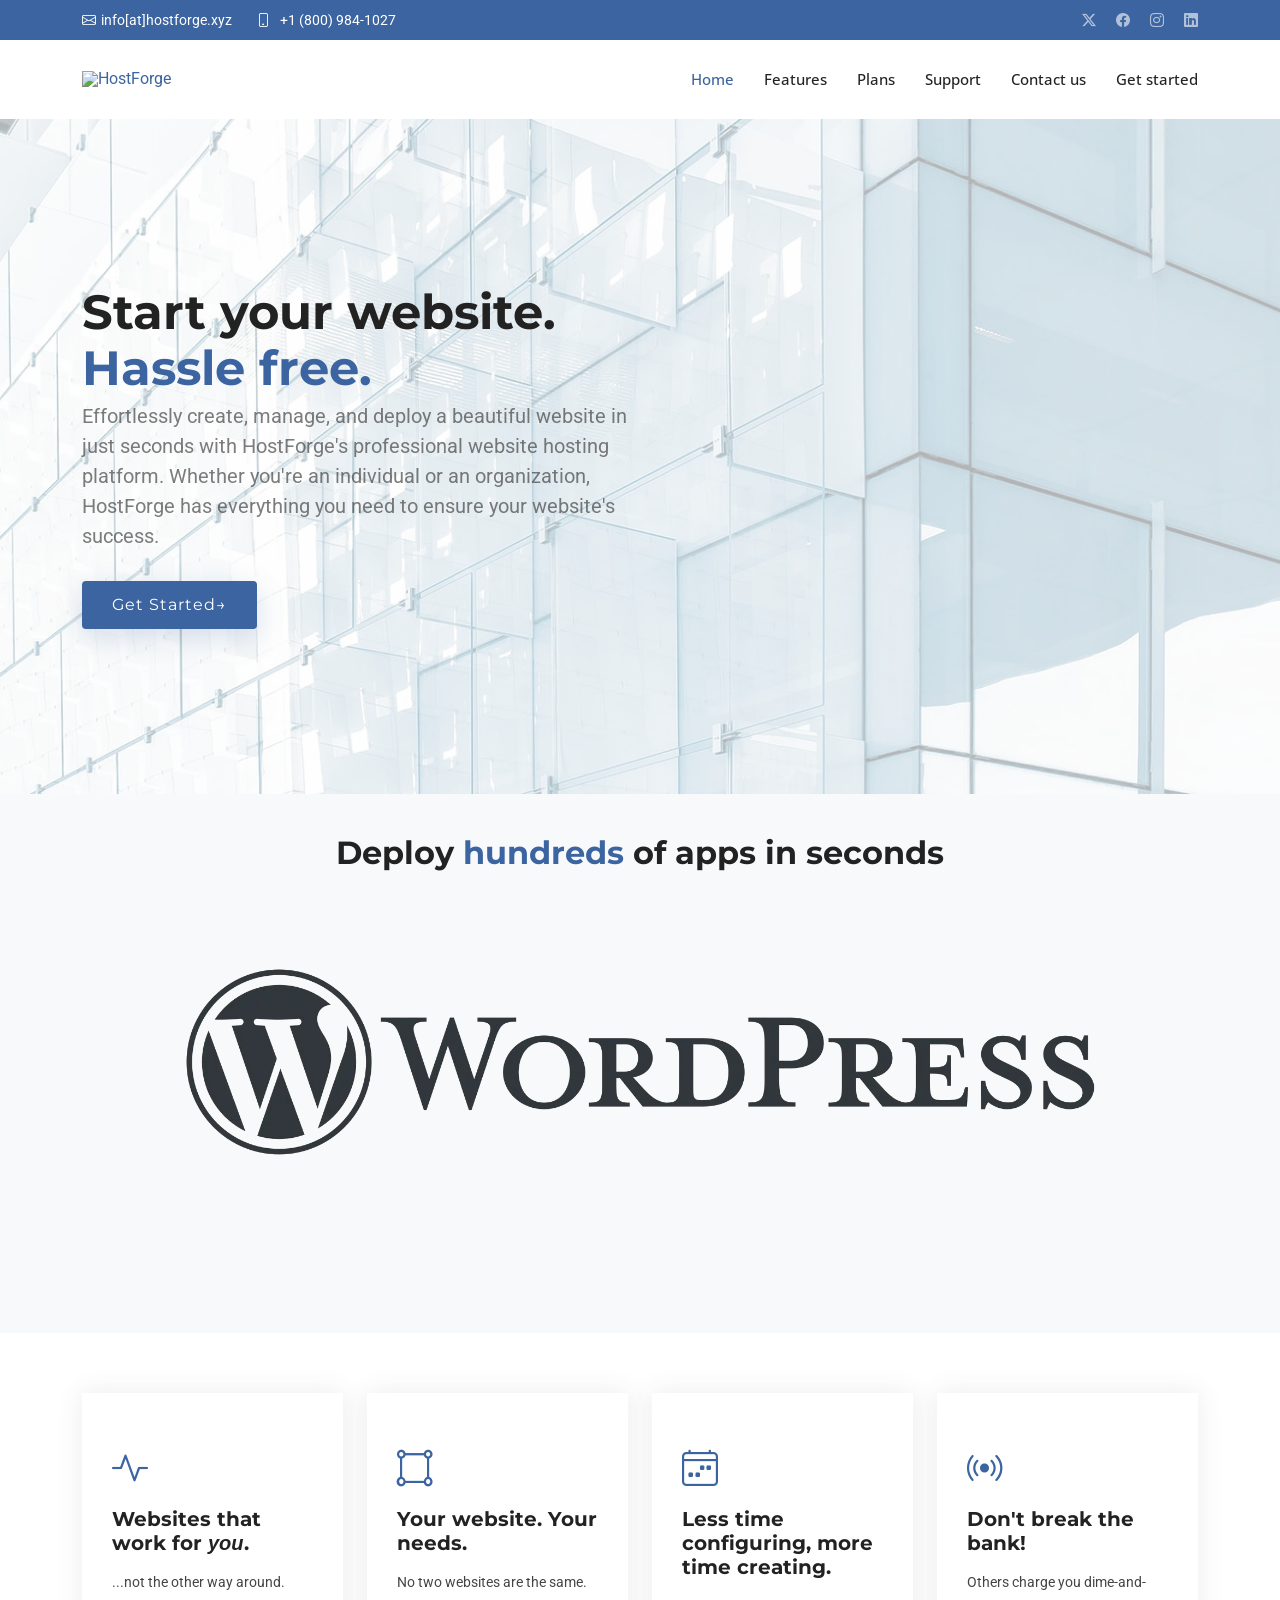
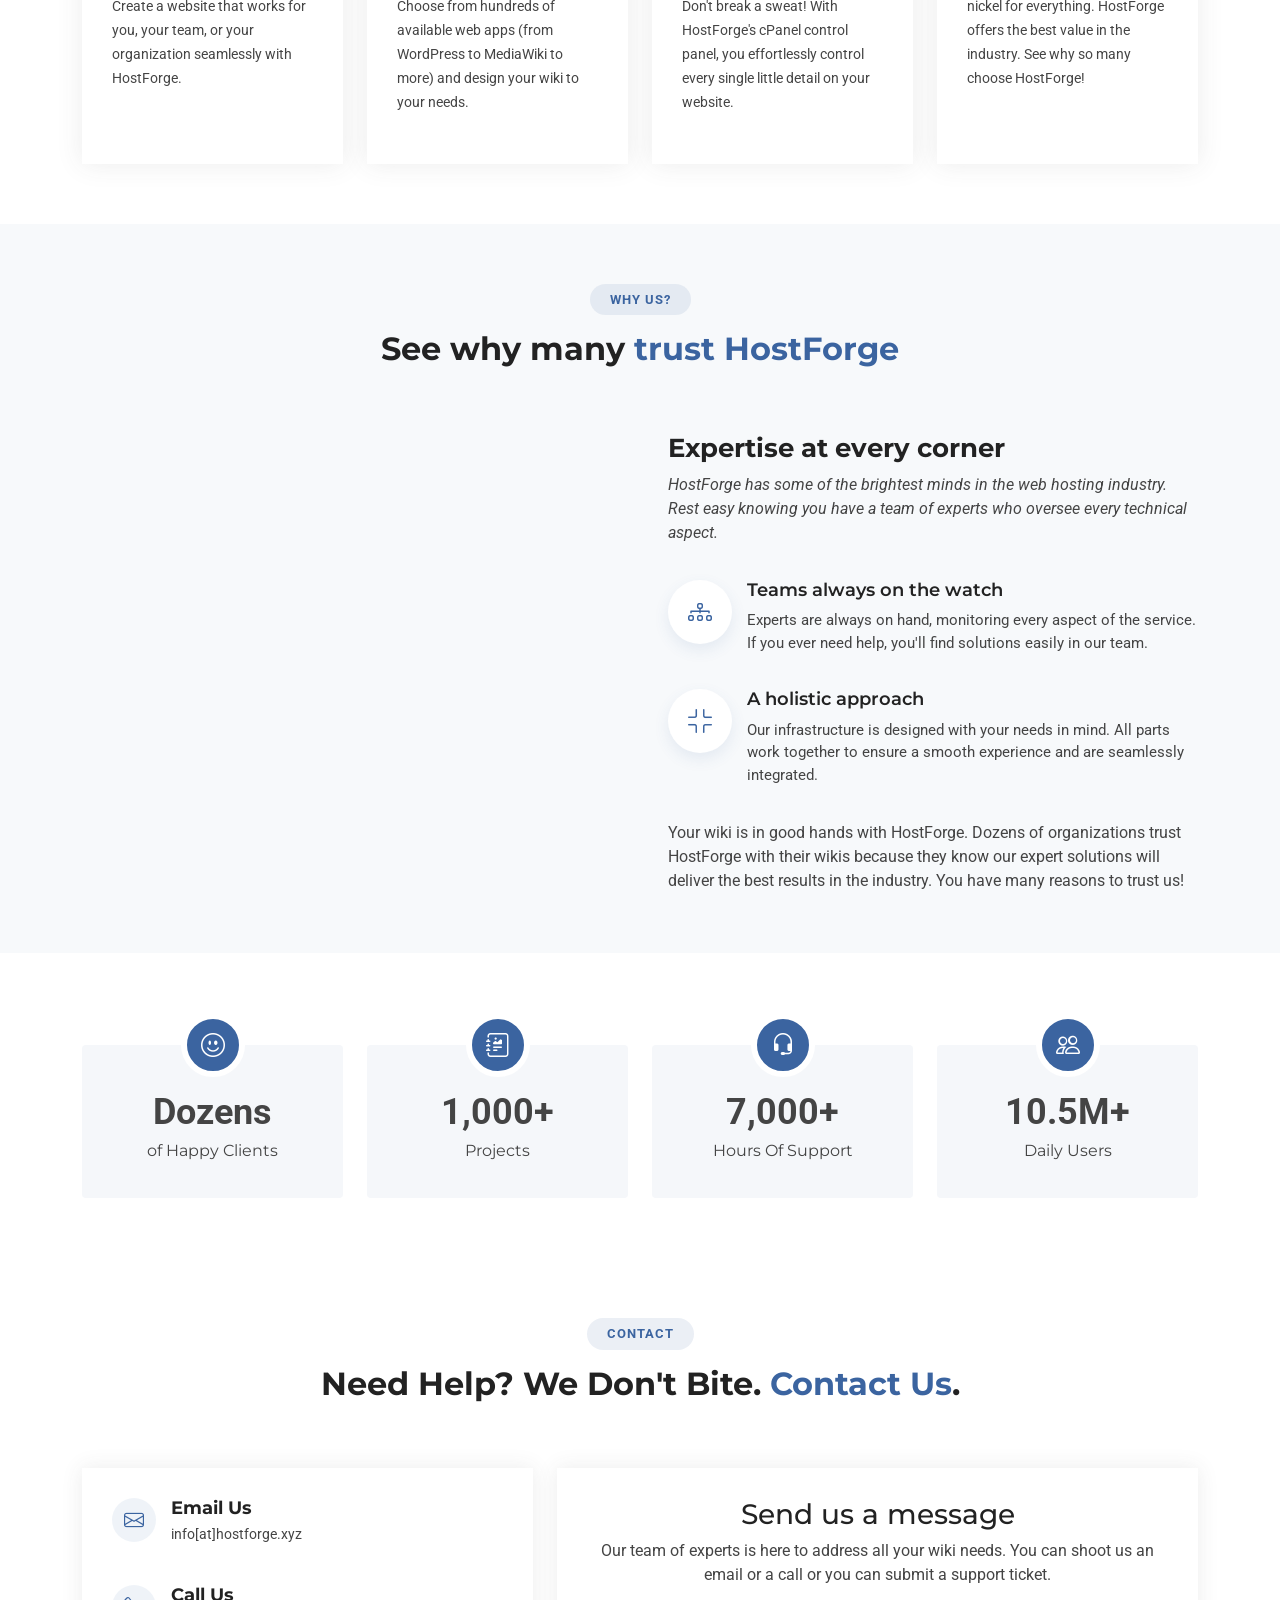
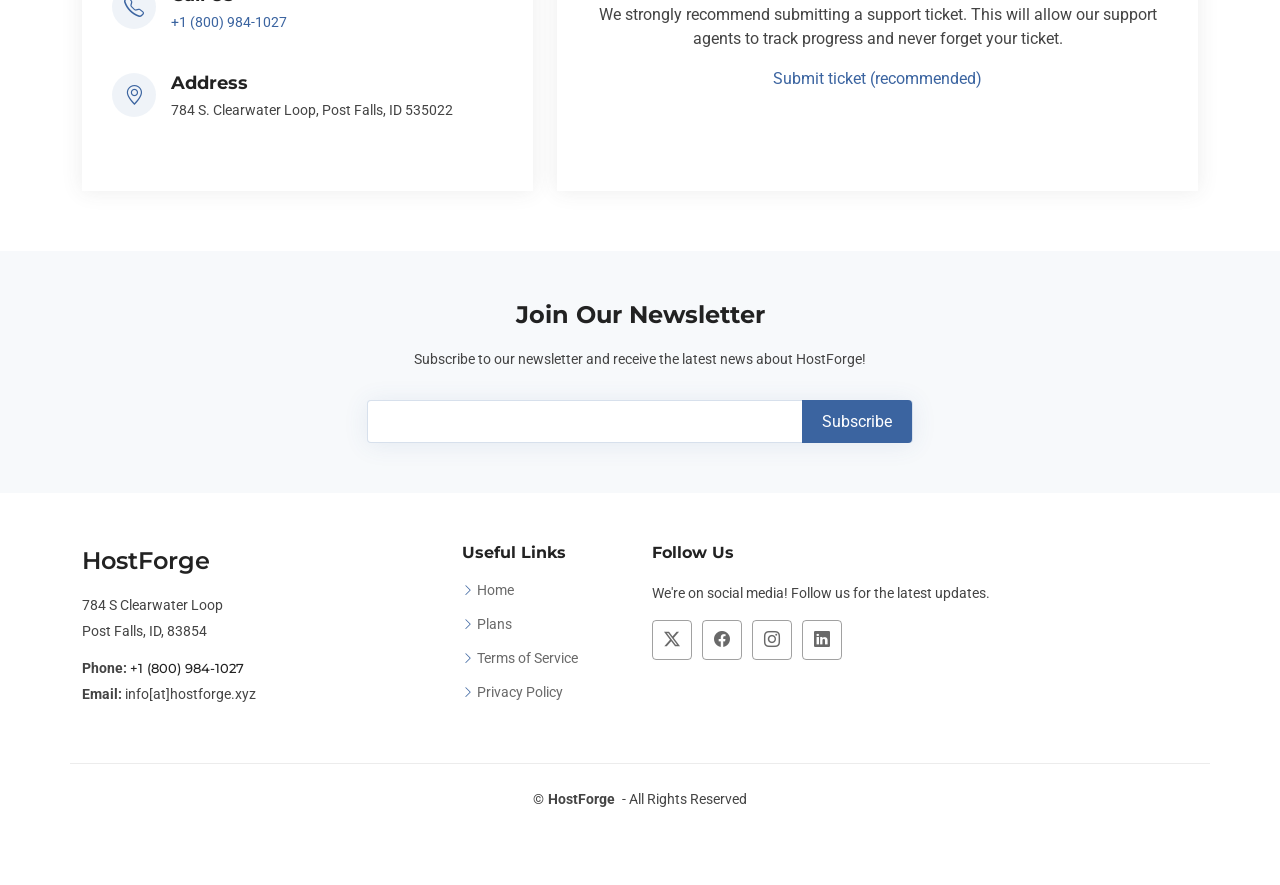
==== commit 4215711c: "Initial commit" ====
--- a/index.html
+++ b/index.html
@@ -10,12 +10,12 @@
   <meta name="twitter:description" content="Create, manage, and collaborate with ease on wikis, powered by HostForge – the ultimate wiki farm for all your knowledge-sharing needs. Try our premium wiki hosting today." />
   <meta property="og:description" content="Create, manage, and collaborate with ease on wikis, powered by HostForge – the ultimate wiki farm for all your knowledge-sharing needs. Try our premium wiki hosting today." />
   <meta property="og:type" content="website" />
-  <meta property="og:title" content="HostForge - The Ultimate Premium Wiki Hosting Platform" />
+  <meta property="og:title" content="HostForge - The Ultimate Premium Hosting Platform" />
   <meta property="og:site_name" content="HostForge" />
   <meta property="og:url" content="https://hostforge.xyz/" />
   <meta property="og:locale" content="en_US" />
   <meta name="twitter:card" content="summary" />
-  <meta name="twitter:title" content="HostForge - The Ultimate Premium Wiki Hosting Platform" />
+  <meta name="twitter:title" content="HostForge - The Ultimate Premium Hosting Platform" />
   <meta name="twitter:site" content="@HostForge" />
   <meta name="mobile-web-app-capable" content="yes" />
   <meta name="apple-mobile-web-app-capable" content="yes" />
@@ -67,7 +67,7 @@
 
       <div class="container position-relative d-flex align-items-center justify-content-between">
         <a href="#" class="logo d-flex align-items-center">
-          <img src="assets/img/HostForge_Wordmark.webp" alt="HostForge">
+          <img src="https://hostforge.xyz/assets/img/HostForge logo.webp" alt="HostForge">
           <!-- <h1 class="sitename">HostForge</h1> -->
         </a>
 
@@ -114,10 +114,10 @@
       <div class="container">
         <div class="row gy-4">
           <div class="col-lg-6 order-2 order-lg-1 d-flex flex-column justify-content-center" data-aos="zoom-out">
-            <h1>Create a wiki. <span>Hassle free.</span></h1>
-            <p>Create, manage, and collaborate effortlessly with HostForge's professional MediaWiki hosting platform. Whether you're an individual or an organization, HostForge has everything you need to ensure your wiki's success.</p>
+            <h1>Start your website. <span>Hassle free.</span></h1>
+            <p>Effortlessly create, manage, and deploy a beautiful website in just seconds with HostForge's professional website hosting platform. Whether you're an individual or an organization, HostForge has everything you need to ensure your website's success.</p>
             <div class="d-flex">
-              <a href="plans.html" class="btn-get-started">Get Started&rarr;</a>
+              <a href="https://hostforge.xyz/plans.html" class="btn-get-started">Get Started&rarr;</a>
             </div>
           </div>
         </div>
@@ -125,58 +125,27 @@
 
     </section><!-- /Hero Section -->
 
-    <!-- Clients Section -->
+    <!-- Apps Section -->
     <section id="clients" class="clients section">
 
       <div class="container">
 
-        <div class="swiper">
-          <script type="application/json" class="swiper-config">
-            {
-              "loop": true,
-              "speed": 600,
-              "autoplay": {
-                "delay": 5000
-              },
-              "slidesPerView": "auto",
-              "pagination": {
-                "el": ".swiper-pagination",
-                "type": "bullets",
-                "clickable": true
-              },
-              "breakpoints": {
-                "320": {
-                  "slidesPerView": 2,
-                  "spaceBetween": 40
-                },
-                "480": {
-                  "slidesPerView": 3,
-                  "spaceBetween": 60
-                },
-                "640": {
-                  "slidesPerView": 4,
-                  "spaceBetween": 80
-                },
-                "992": {
-                  "slidesPerView": 6,
-                  "spaceBetween": 120
-                }
-              }
-            }
-          </script>
+        <div class="container section-title" "="">
+          <p><span>Deploy </span> <span class="description-title">hundreds</span> of apps in seconds</p>
+
           <div class="swiper-wrapper align-items-center">
-            <div class="swiper-slide"><a href="https://www.berkeley.edu"><img src="assets/img/clients/client-1.webp" class="img-fluid" alt="University of California, Berkeley"></a></div>
-            <div class="swiper-slide"><a href="https://www.georgefox.edu"><img src="assets/img/clients/client-2.webp" class="img-fluid" alt="George Fox University"></a></div>
-            <div class="swiper-slide"><a href="https://www.nsf.gov"><img src="assets/img/clients/client-3.webp" class="img-fluid" alt="U.S. National Science Foundation"></a></div>
-            <div class="swiper-slide"><a href="https://www.statbid.com"><img src="assets/img/clients/client-4.webp" class="img-fluid" alt="Statbid"></div>
-            <div class="swiper-slide"><a href="https://www.nd.edu"><img src="assets/img/clients/client-5.webp" class="img-fluid" alt="University of Notre Dame"></a></div>
-            <div class="swiper-slide"><a href="https://www.avid.wiki"><img src="assets/img/clients/client-6.webp" class="img-fluid" alt="Audiovisual Identity Database"></a></div>
-          </div>
-        </div>
-
-      </div>
-
-    </section><!-- /Clients Section -->
+            <div class="swiper-slide"><a href="https://www.wordpress.org"><img src="assets/img/apps/WordPress.webp" class="img-fluid" alt="WordPress"></a></div>
+            <div class="swiper-slide"><a href="https://www.drupal.org"><img src="assets/img/apps/Drupal.webp" class="img-fluid" alt="Drupal"></a></div>
+            <div class="swiper-slide"><a href="https://www.joomla.org"><img src="assets/img/apps/Joomla.webp" class="img-fluid" alt="Joomla"></a></div>
+            <div class="swiper-slide"><a href="https://www.mediawiki.org"><img src="assets/img/apps/MediaWiki.webp" class="img-fluid" alt="MediaWiki"></div>
+            <div class="swiper-slide"><a href="https://www.phpbb.com"><img src="assets/img/apps/phpBB.webp" class="img-fluid" alt="phpBB"></a></div>
+            <div class="swiper-slide"><a href="https://www.sitepad.com"><img src="assets/img/apps/Sitepad.webp" class="img-fluid" alt="Sitepad"></a></div>
+          </div>
+        </div>
+
+      </div>
+
+    </section><!-- /Apps Section -->
 
     <!-- Featured Services Section -->
     <section id="featured-services" class="featured-services section">
@@ -188,16 +157,16 @@
           <div class="col-xl-3 col-md-6 d-flex" >
             <div class="service-item position-relative">
               <div class="icon"><i class="bi bi-activity icon"></i></div>
-              <h4><a href="" class="stretched-link">Wikis that work for you.</a></h4>
-              <p>...not the other way around. Create a wiki that works for you, your team, or your organization and share knowledge seamlessly with HostForge.</p>
+              <h4><a href="" class="stretched-link">Websites that work for <i>you</i>.</a></h4>
+              <p>...not the other way around. Create a website that works for you, your team, or your organization seamlessly with HostForge.</p>
             </div>
           </div><!-- End Service Item -->
 
           <div class="col-xl-3 col-md-6 d-flex"" data-aos-delay="200">
             <div class="service-item position-relative">
               <div class="icon"><i class="bi bi-bounding-box-circles icon"></i></div>
-              <h4><a href="" class="stretched-link">Your wiki. Your needs.</a></h4>
-              <p>No two wikis are the same. Choose from hundreds of available extensions and skins and personalize your wiki to your needs.</p>
+              <h4><a href="" class="stretched-link">Your website. Your needs.</a></h4>
+              <p>No two websites are the same. Choose from hundreds of available web apps (from WordPress to MediaWiki to more) and design your wiki to your needs.</p>
             </div>
           </div><!-- End Service Item -->
 
@@ -205,7 +174,7 @@
             <div class="service-item position-relative">
               <div class="icon"><i class="bi bi-calendar4-week icon"></i></div>
               <h4><a href="" class="stretched-link">Less time configuring, more time creating.</a></h4>
-              <p>No need for a Computer Science degree. With HostForge's ManageWiki interface, effortlessly configure thousands of settings with the click of a button.</p>
+              <p>Don't break a sweat! With HostForge's cPanel control panel, you effortlessly control every single little detail on your website.</p>
             </div>
           </div><!-- End Service Item -->
 
@@ -229,7 +198,7 @@
       <!-- Section Title -->
       <div class="container section-title"">
         <h2>Why us?</h2>
-        <p><span>See why so many</span> <span class="description-title">trust HostForge</span></p>
+        <p><span>See why many </span> <span class="description-title">trust HostForge</span></p>
       </div><!-- End Section Title -->
 
       <div class="container">
@@ -237,14 +206,14 @@
         <div class="row gy-3">
 
           <div class="col-lg-6" >
-            <img src="assets/img/about.webp" alt="" class="img-fluid">
+            <img src="https://hostforge.xyz/assets/img/about.webp" alt="" class="img-fluid">
           </div>
 
           <div class="col-lg-6 d-flex flex-column justify-content-center"" data-aos-delay="200">
             <div class="about-content ps-0 ps-lg-3">
               <h3>Expertise at every corner</h3>
               <p class="fst-italic">
-                HostForge has some of the brightest minds in the MediaWiki industry. Rest easy knowing you have a team of experts who oversee every technical aspect.
+                HostForge has some of the brightest minds in the web hosting industry. Rest easy knowing you have a team of experts who oversee every technical aspect.
               </p>
               <ul>
                 <li>
@@ -258,7 +227,7 @@
                   <i class="bi bi-fullscreen-exit"></i>
                   <div>
                     <h4>A holistic approach</h4>
-                    <p>Our infrastructure is designed specifically with your wiki in mind. All parts work together to ensure a smooth experience and are seamlessly integrated.</p>
+                    <p>Our infrastructure is designed with your needs in mind. All parts work together to ensure a smooth experience and are seamlessly integrated.</p>
                   </div>
                 </li>
               </ul>
@@ -293,7 +262,7 @@
           <div class="col-lg-3 col-md-6 d-flex flex-column align-items-center">
             <i class="bi bi-journal-richtext"></i>
             <div class="stats-item">
-              <span>100+</span>
+              <span>1,000+</span>
               <p>Projects</p>
             </div>
           </div><!-- End Stats Item -->
@@ -301,7 +270,7 @@
           <div class="col-lg-3 col-md-6 d-flex flex-column align-items-center">
             <i class="bi bi-headset"></i>
             <div class="stats-item">
-              <span>3000+</span>
+              <span>7,000+</span>
               <p>Hours Of Support</p>
             </div>
           </div><!-- End Stats Item -->
@@ -309,7 +278,7 @@
           <div class="col-lg-3 col-md-6 d-flex flex-column align-items-center">
             <i class="bi bi-people"></i>
             <div class="stats-item">
-              <span>4.5M+</span>
+              <span>10.5M+</span>
               <p>Daily Users</p>
             </div>
           </div><!-- End Stats Item -->
--- a/assets/css/main.css
+++ b/assets/css/main.css
@@ -29,7 +29,7 @@
   --heading-color: #222222;
 
   /* Accent Color - This is the main accent color that represents your brand on the website. It's used for buttons, links, and other elements that need to stand out. */
-  --accent-color: #F28C28;
+  --accent-color: #3b64a0ff;
 
   /* Contrast Color - This is a color used for text when the background color is one of the heading, accent, or default colors. Its purpose is to ensure proper contrast and readability when placed over these more dominant colors. */
   --contrast-color: #ffffff;
@@ -41,7 +41,7 @@
   --nav-color: #222222;
 
   /* Nav Hover Color - This color is applied to main navmenu links when they are hovered over. */
-  --nav-hover-color: #F28C28;
+  --nav-hover-color: #3b64a0ff;
 
   /* Nav Dropdown Background Color - This color is used as the background for dropdown boxes that appear when hovering over primary navigation items. */
   --nav-dropdown-background-color: #ffffff;
@@ -50,7 +50,7 @@
   --nav-dropdown-color: #222222;
 
   /* Nav Dropdown Hover Color - Similar to --nav-hover-color, this color is applied to dropdown navigation links when they are hovered over. */
-  --nav-dropdown-hover-color: #F28C28;
+  --nav-dropdown-hover-color: #3b64a0ff;
 }
 
 /* Smooth scroll */
